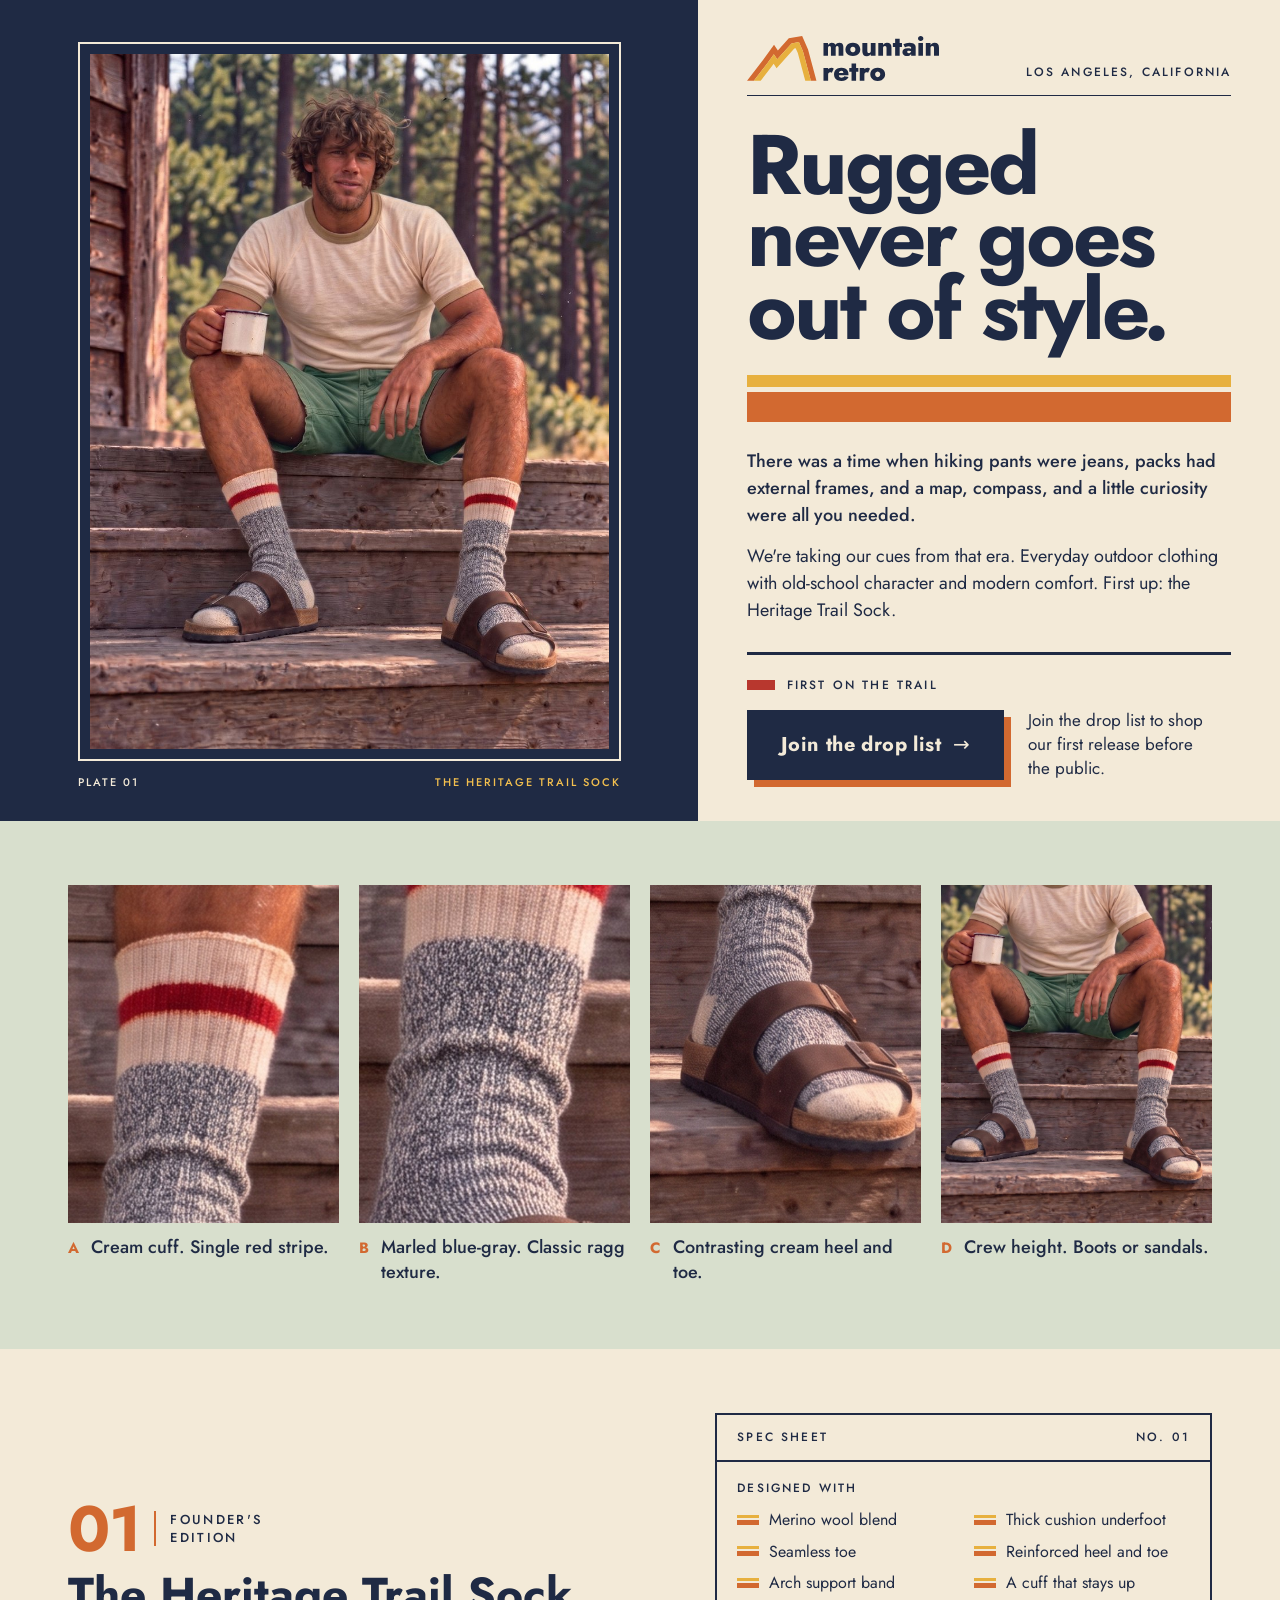
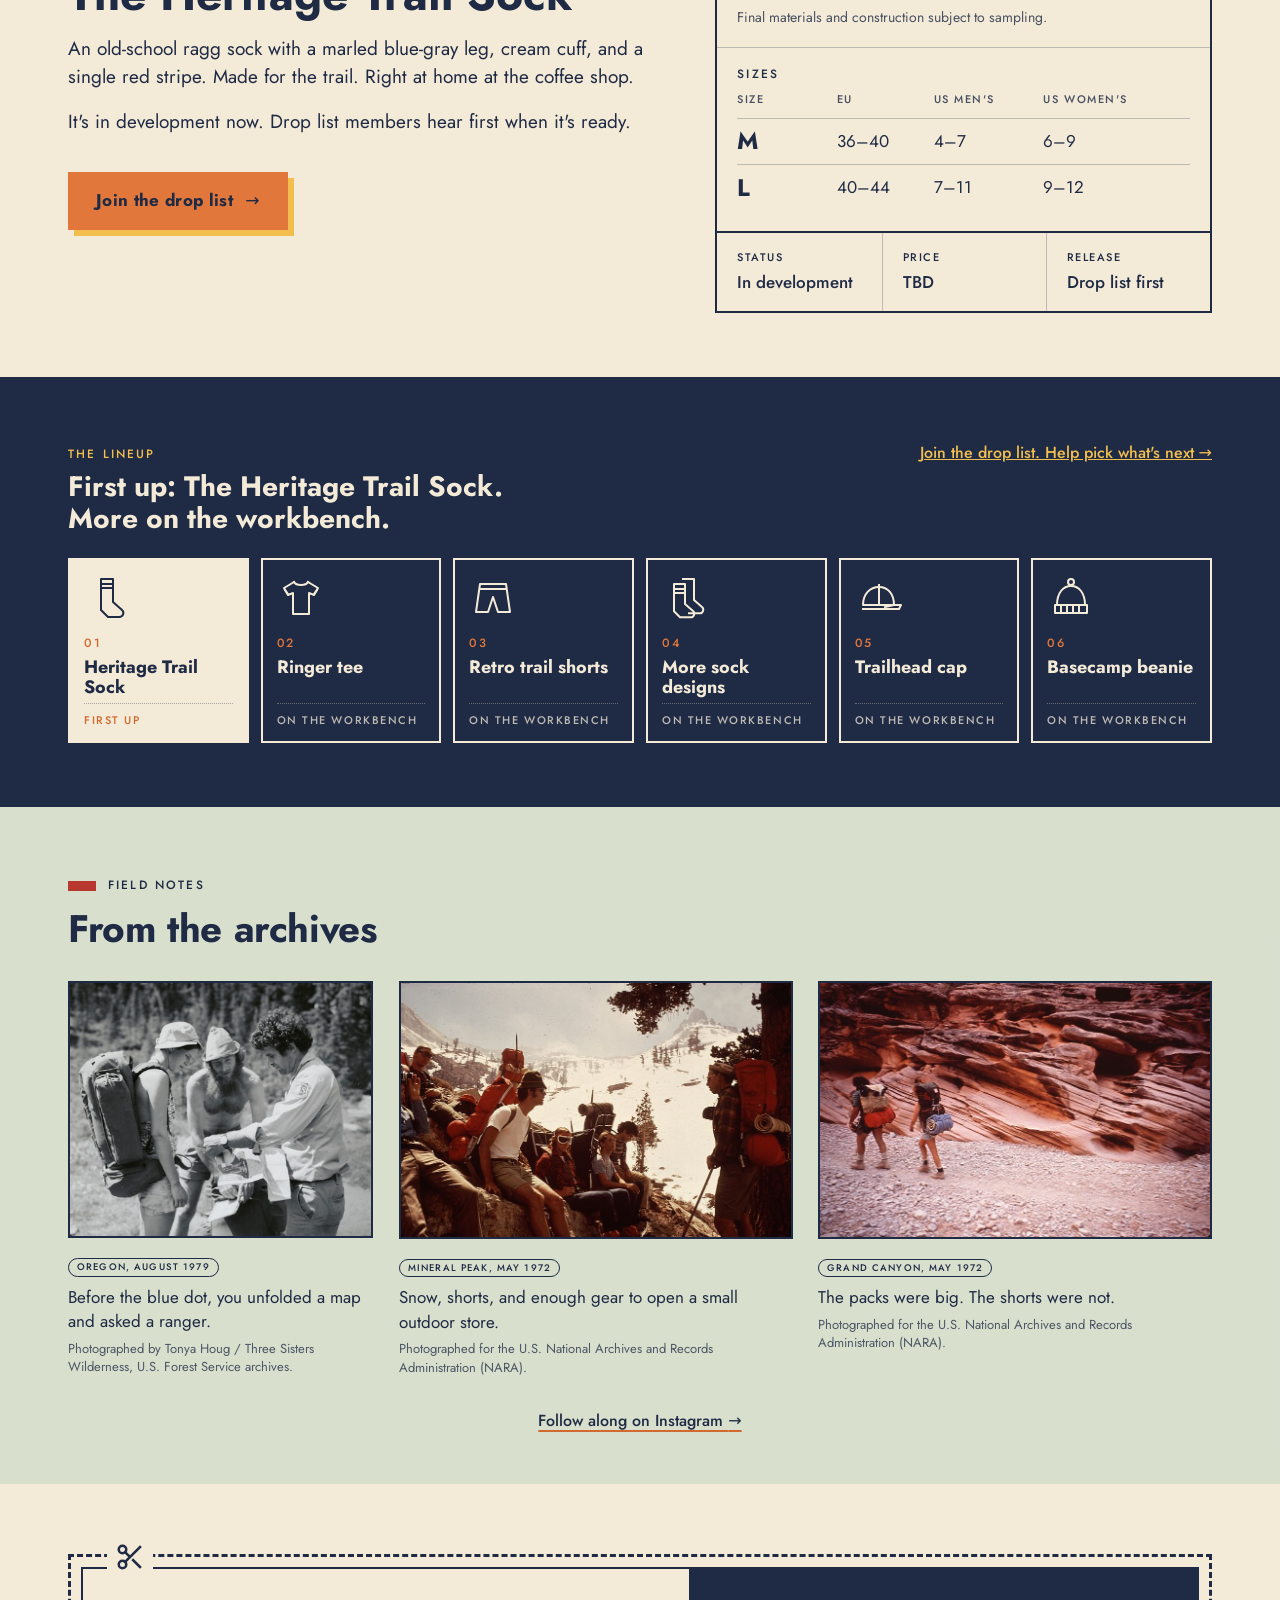
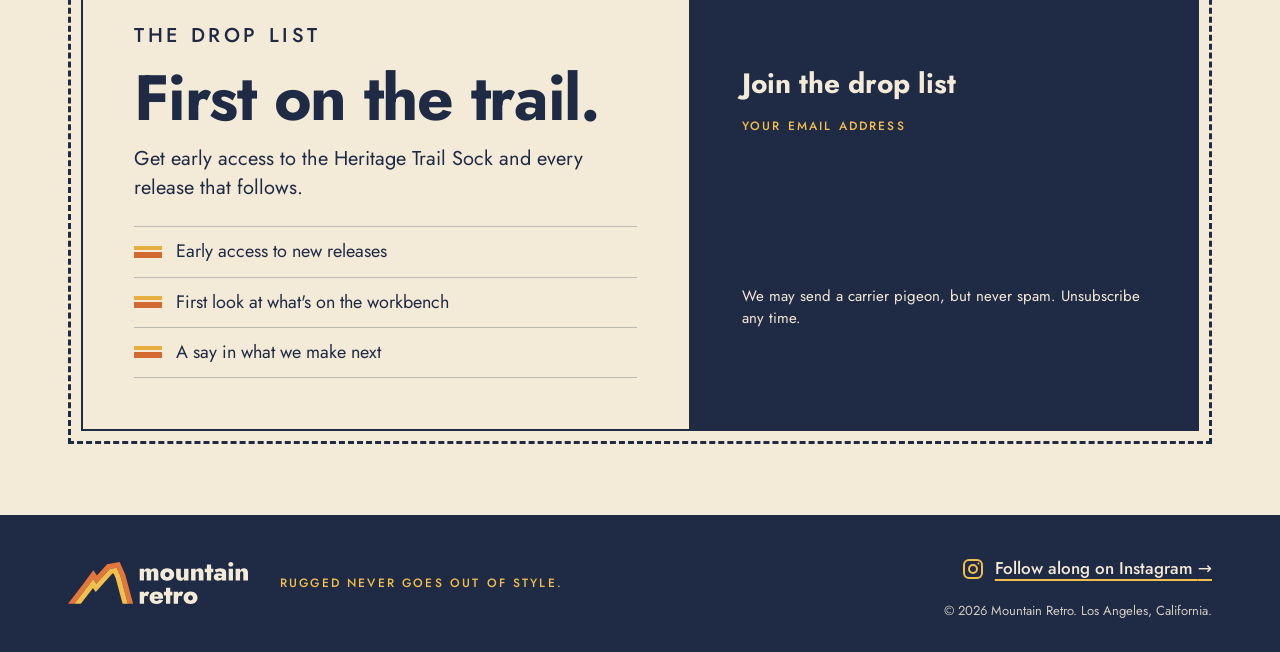
==== index.html @ 0d249ec8 "Raise the homepage sage wash to about 66% opacity Co-Authored-By: Claude Opus 5.5 <noreply@anthropic" ====
<!doctype html>
<html lang="en">
<head>
<meta charset="utf-8">
<meta name="viewport" content="width=device-width, initial-scale=1">
<title>Mountain Retro | Rugged never goes out of style.</title>
<meta name="description" content="Everyday outdoor clothing with old-school character and modern comfort. First up: the Heritage Trail Sock. Join the drop list to shop our first release before the public.">
<meta property="og:title" content="Mountain Retro | Rugged never goes out of style.">
<meta property="og:description" content="Everyday outdoor style from the days when adventure led the way. Join the drop list to be first in line for the Heritage Trail Sock.">
<meta property="og:image" content="https://mountainretro.com/assets/img/mountain-retro-porch-1400.jpg">
<meta name="theme-color" content="#1f2a44">
<link rel="icon" type="image/svg+xml" href="assets/img/favicon.svg">
<link rel="preload" href="assets/fonts/jost-latin-700-normal.woff2" as="font" type="font/woff2" crossorigin>
<link rel="stylesheet" href="assets/site.css?v=7">
<style>
/* ---------- Hero: the print ad ---------- */
.ad-band { position: relative; background: var(--cream); overflow-x: clip; }
.ad-band::before { content: ""; position: absolute; top: 0; bottom: 0; left: 0; width: calc((100% - min(100%, 1440px)) / 2 + min(100%, 1440px) * 6 / 11); background: var(--navy); }
.ad { position: relative; max-width: 1440px; margin: 0 auto; display: grid; grid-template-columns: minmax(0, 6fr) minmax(0, 5fr); min-height: 820px; }
.ad-main { margin: auto 0; padding: clamp(28px, 2.6vw, 36px) 0 4px; }
.ad-logo-mobile { display: none; }

.ad-photo { background: var(--navy); padding: clamp(24px, 2.8vw, 40px) clamp(24px, 2.8vw, 40px) 24px; display: flex; flex-direction: column; align-items: center; justify-content: center; container-type: size; }
/* the plate keeps the photo's own proportions, so his head and feet are never cropped */
.ad-photo .plate { width: min(100%, calc((100cqh - 42px - 24px) * 0.7467 + 24px)); }
.ad-photo .inner { border: 2px solid var(--cream); padding: 10px; }
.ad-photo img { width: 100%; height: auto; aspect-ratio: 1400 / 1875; }
.ad-photo figcaption { display: flex; justify-content: space-between; gap: 16px; flex-wrap: wrap; color: var(--cream); padding-top: 14px; }
.ad-photo figcaption .label { font-size: 11px; }
.ad-photo figcaption .g { color: var(--gold-on-navy); }

.ad-text { padding: clamp(28px, 2.8vw, 40px) clamp(32px, 3.8vw, 56px); display: flex; flex-direction: column; min-width: 0; }
.ad-text .top { display: flex; justify-content: space-between; align-items: end; gap: 16px; border-bottom: 1px solid var(--navy); padding-bottom: 14px; margin: 0; }
.ad-text .top img { width: clamp(170px, 15vw, 210px); }
.ad-text .top .label { text-align: right; }
.ad-text h1 { margin: 0; font-size: clamp(58px, 6.6vw, 96px); line-height: .86; font-weight: 700; letter-spacing: -.035em; }
.ad-stripes { margin: clamp(24px, 2.2vw, 32px) 0 clamp(22px, 2vw, 28px) 0; display: grid; grid-template-rows: 12px 5px 30px; }
.ad-stripes span:nth-child(1) { background: var(--gold); }
.ad-stripes span:nth-child(3) { background: var(--orange); }
.ad-body { font-size: clamp(18px, 1.3vw, 19px); line-height: 1.5; max-width: 34em; }
.ad-body p { margin: 0 0 14px; }
.ad-body p:last-child { margin-bottom: 0; }
.ad-body .lead { font-weight: 500; }

/* the call to action: big, first thing after the copy */
.ad-cta { margin-top: clamp(24px, 2.2vw, 30px); border-top: 3px solid var(--navy); padding-top: 22px; display: grid; grid-template-columns: auto 1fr; gap: 16px 24px; align-items: center; }
.ad-cta .label { grid-column: 1 / -1; display: flex; align-items: center; gap: 12px; margin: 0; }
.ad-cta .label::before { content: ""; width: 28px; height: 10px; background: var(--sock-red); flex: none; }
.btn-lg { min-height: 66px; padding: 18px 32px; font-size: 20px; box-shadow: 7px 7px 0 var(--orange); }
.btn-lg:hover { box-shadow: 4px 4px 0 var(--orange); transform: translate(3px, 3px); }
.ad-cta .fine { margin: 0; font-size: 17px; line-height: 1.4; max-width: 250px; }


/* catalog strip between sections */

/* ---------- Product + specs (navy) ---------- */
.navy { background: var(--navy); color: var(--cream); }
.product .wrap { padding-top: clamp(40px, 5vw, 68px); padding-bottom: clamp(40px, 5vw, 68px); }
.product-detail { background: var(--cream); color: var(--navy); }
.closeups { background: var(--sage-wash, #cad9c9a8); color: var(--navy); }
.features { list-style: none; margin: 0; padding: 0; display: grid; grid-template-columns: repeat(4, minmax(0, 1fr)); gap: clamp(12px, 1.6vw, 24px); }
.features figure { margin: 0; }
.features img { width: 100%; aspect-ratio: 4 / 5; object-fit: cover; }
.features figcaption { display: flex; gap: 10px; align-items: baseline; padding-top: 12px; font-size: 18px; line-height: 1.4; font-weight: 500; }
.features figcaption b { flex: none; color: var(--orange); font-size: 15px; letter-spacing: .1em; }
.features figcaption span { min-width: 0; overflow-wrap: break-word; }
.item { display: grid; grid-template-columns: minmax(0, 6fr) minmax(0, 5fr); gap: clamp(28px, 4vw, 64px); align-items: center; }
.item .num { display: flex; align-items: center; gap: 14px; margin: 0 0 10px; color: var(--orange); }
.item .num b { font-size: 64px; font-weight: 700; line-height: 1; letter-spacing: -.02em; }
.item .num .label { font-size: 13px; line-height: 1.35; color: var(--navy); border-left: 2px solid var(--orange); padding-left: 14px; }
.item h2 { margin: 0 0 18px; font-size: clamp(34px, 3.6vw, 48px); line-height: 1; font-weight: 700; }
.item p { margin: 0 0 16px; font-size: 19px; line-height: 1.5; max-width: 600px; }
.item p.label { font-size: 12px; line-height: 1.4; }
.built { list-style: none; margin: 0; padding: 0; display: grid; grid-template-columns: repeat(2, minmax(0, 1fr)); gap: 10px 20px; }
.built li { display: grid; grid-template-columns: 22px 1fr; gap: 10px; align-items: center; font-size: 16px; line-height: 1.35; }
.built .tick { width: 22px; height: 10px; display: grid; grid-template-rows: 3px 2px 5px; }
.built .tick i:nth-child(1) { background: var(--gold); }
.built .tick i:nth-child(3) { background: var(--orange); }
.item .btn-inv { margin-top: 20px; background: var(--orange-on-navy); color: var(--navy); border-color: var(--orange-on-navy); box-shadow: 6px 6px 0 var(--gold-on-navy); }
.item .btn-inv:hover { box-shadow: 4px 4px 0 var(--gold-on-navy); }

/* Spec sheet: one bordered card, no leader dots */
.sheet { border: 2px solid var(--navy); display: flex; flex-direction: column; }
.sheet-head { display: flex; justify-content: space-between; gap: 12px; padding: 14px 20px; border-bottom: 2px solid var(--navy); color: var(--navy); }
.sheet-block { padding: 18px 20px 20px; }
.sheet-block + .sheet-block { border-top: 1px solid rgba(31, 42, 68, .25); }
.sheet-block .label { margin: 0 0 12px; color: var(--navy); }
.sheet-block .sizes { margin-top: -4px; }
.item .sheet-note { margin: 14px 0 0; font-size: 14px; line-height: 1.4; opacity: .8; }
.sizes { width: 100%; border-collapse: collapse; font-size: 17px; }
.sizes th, .sizes td { text-align: left; padding: 10px 8px 10px 0; border-bottom: 1px solid rgba(31, 42, 68, .25); }
.sizes thead th { padding-top: 0; font-size: 11px; font-weight: 500; letter-spacing: .14em; text-transform: uppercase; opacity: .8; }
.sizes tbody th { font-size: 24px; font-weight: 700; line-height: 1; width: 22%; }
.sizes tbody tr:last-child > * { border-bottom: 0; }
.facts { margin: 0; display: grid; grid-template-columns: repeat(3, minmax(0, 1fr)); border-top: 2px solid var(--navy); }
.facts div { padding: 16px 20px 18px; }
.facts div + div { border-left: 1px solid rgba(31, 42, 68, .25); }
.facts dt { margin: 0 0 6px; font-size: 11px; font-weight: 500; letter-spacing: .14em; text-transform: uppercase; color: var(--navy); }
.facts dd { margin: 0; font-size: 17px; line-height: 1.3; font-weight: 500; }

.lineup { margin: 0; }
.lineup-head { display: flex; flex-wrap: wrap; align-items: baseline; justify-content: space-between; gap: 8px 24px; margin-bottom: 22px; }
.lineup-head .label { margin: 0 0 8px; color: var(--gold-on-navy); }
.lineup h3 { margin: 0; font-size: clamp(22px, 2.2vw, 30px); line-height: 1.15; font-weight: 700; max-width: 640px; }
.lineup-head a { font-size: 16px; font-weight: 500; color: var(--gold-on-navy); white-space: nowrap; }
.lineup-cards { list-style: none; margin: 0; padding: 0; display: grid; grid-template-columns: repeat(6, minmax(0, 1fr)); gap: 12px; }
.lineup-cards li { border: 2px solid var(--cream); padding: 14px 14px 12px; display: grid; grid-template-rows: auto auto 1fr auto; gap: 6px; }
.lineup-cards svg { width: 48px; height: 48px; margin-bottom: 6px; }
.lineup-cards .n { font-size: 12px; font-weight: 500; letter-spacing: .14em; color: var(--orange-on-navy); }
.lineup-cards .t { font-size: 18px; font-weight: 700; line-height: 1.1; }
.lineup-cards .s { font-size: 11px; font-weight: 500; letter-spacing: .14em; text-transform: uppercase; opacity: .75; padding-top: 8px; border-top: 1px dotted rgba(243, 234, 216, .45); }
.lineup-cards .first { background: var(--cream); color: var(--navy); }
.lineup-cards .first .n { color: var(--orange); }
.lineup-cards .first .s { opacity: 1; color: var(--orange); border-top-color: rgba(31, 42, 68, .35); }
@media (max-width: 1100px) { .lineup-cards { grid-template-columns: repeat(3, minmax(0, 1fr)); } }

/* ---------- Field notes (archival photo gallery) ---------- */
.field-notes { background: var(--sage-wash, #cad9c9a8); }
.field-notes .wrap { padding-top: clamp(44px, 5.5vw, 76px); padding-bottom: clamp(36px, 4vw, 56px); }
.fn-head { margin-bottom: clamp(22px, 2.4vw, 32px); }
.fn-head h2 { display: flex; align-items: center; gap: 12px; margin: 0 0 14px; }
.fn-head h2::before { content: ""; width: 28px; height: 10px; background: var(--sock-red); flex: none; }
.fn-head p { margin: 0; font-size: clamp(28px, 3vw, 40px); line-height: 1.1; font-weight: 700; letter-spacing: -.01em; }
.fn-grid { list-style: none; margin: 0; padding: 0; display: grid; grid-template-columns: 1.19fr 1.535fr 1.535fr; gap: clamp(16px, 2vw, 28px); align-items: start; }
.fn-grid figure { margin: 0; }
.fn-grid img { width: 100%; height: auto; border: 2px solid var(--navy); background: var(--navy); }
.fn-grid figcaption { padding-top: 14px; }
.fn-grid .pill { display: inline-block; margin: 0 0 8px; padding: 2px 8px 1px; border: 1px solid var(--navy); border-radius: 999px; font-size: 9.5px; font-weight: 500; letter-spacing: .12em; text-transform: uppercase; line-height: 1.4; }
.fn-grid .cap { margin: 0; font-size: 17px; line-height: 1.45; }
.fn-grid .src { margin: 6px 0 0; font-size: 13px; line-height: 1.4; opacity: .75; }
.fn-follow { margin: clamp(24px, 2.6vw, 32px) 0 0; font-size: 16px; text-align: center; }
.fn-follow a { font-weight: 500; text-decoration-color: var(--orange); text-decoration-thickness: 2px; text-underline-offset: 4px; }
.fn-follow a:hover { color: var(--orange); }
.fn-follow .sr-only { position: absolute; width: 1px; height: 1px; overflow: hidden; clip: rect(0 0 0 0); white-space: nowrap; }

/* ---------- Signup coupon ---------- */
.signup .wrap { padding-top: clamp(44px, 5.5vw, 76px); padding-bottom: clamp(44px, 5.5vw, 76px); }
.coupon { position: relative; border: 3px dashed var(--navy); padding: 10px; }
.coupon-inner { display: grid; grid-template-columns: minmax(0, 6fr) minmax(0, 5fr); background: var(--cream); border: 2px solid var(--navy); }
.coupon .pitch { padding: clamp(28px, 4vw, 56px); border-right: 2px solid var(--navy); }
.coupon .pitch .label { margin: 0 0 18px; }
.coupon h2 { margin: 0 0 16px; font-size: clamp(40px, 5vw, 68px); line-height: .95; font-weight: 700; letter-spacing: -.02em; }
.coupon .pitch > p { margin: 0 0 24px; font-size: 20px; line-height: 1.45; max-width: 470px; }
.perks { margin: 0; padding: 0; list-style: none; }
.perks li { display: grid; grid-template-columns: 28px 1fr; gap: 14px; align-items: center; padding: 12px 0; border-top: 1px solid rgba(31, 42, 68, .25); font-size: 18px; line-height: 1.4; }
.perks li:last-child { border-bottom: 1px solid rgba(31, 42, 68, .25); }
.perks .tick { width: 28px; height: 12px; display: grid; grid-template-rows: 4px 2px 6px; }
.perks .tick i:nth-child(1) { background: var(--gold); }
.perks .tick i:nth-child(3) { background: var(--orange); }
.coupon .form-side { background: var(--navy); color: var(--cream); padding: clamp(28px, 4vw, 56px); display: flex; flex-direction: column; justify-content: center; gap: 18px; }
.coupon .form-side h3 { margin: 0; font-size: 28px; line-height: 1.1; font-weight: 700; }
.coupon .form-side .small { font-size: 15px; margin: 0; }
.coupon .form-side { scroll-margin-top: 24px; }
.form-label { margin: 0 0 -6px; color: var(--gold-on-navy); }
.scissors { position: absolute; top: -15px; left: 36px; background: var(--cream); padding: 0 8px; line-height: 0; }

/* Kit embed: restyle the injected form to match the brand (Kit inline forms use these classes) */
#kit-form { min-height: 120px; }
#kit-form .formkit-form { max-width: none !important; background: transparent !important; border: 0 !important; box-shadow: none !important; font-family: var(--font-sans) !important; }
#kit-form .formkit-form [data-style="clean"], #kit-form .formkit-form [data-style="minimal"] { padding: 0 !important; }
#kit-form .formkit-form .formkit-header, #kit-form .formkit-form .formkit-subheader, #kit-form .formkit-form .formkit-image, #kit-form .formkit-form .formkit-background { display: none !important; }
#kit-form .formkit-fields { margin: 0 !important; display: flex !important; flex-direction: column !important; gap: 12px !important; }
#kit-form .formkit-field, #kit-form .formkit-submit { margin: 0 !important; flex: none !important; width: 100% !important; }
#kit-form .formkit-input {
  width: 100% !important; min-height: 54px !important;
  background: var(--cream) !important; color: var(--navy) !important;
  border: 2px solid var(--cream) !important; border-radius: 0 !important;
  font-family: var(--font-sans) !important; font-size: 17px !important; padding: 12px 16px !important;
}
#kit-form .formkit-input::placeholder { color: rgba(31, 42, 68, .72) !important; }
#kit-form .formkit-input:focus { outline: 3px solid var(--gold-on-navy) !important; outline-offset: 2px !important; }
#kit-form .formkit-submit {
  min-height: 54px !important; border-radius: 0 !important;
  background: var(--orange-on-navy) !important; color: var(--navy) !important;
  font-family: var(--font-sans) !important; font-weight: 700 !important; font-size: 18px !important; letter-spacing: .02em !important;
  box-shadow: 6px 6px 0 var(--gold-on-navy) !important;
}
#kit-form .formkit-submit { border: 0 !important; }
#kit-form .formkit-submit > span { padding: 14px 20px !important; }
#kit-form .formkit-submit:hover > span { background: transparent !important; }
#kit-form .formkit-powered-by-convertkit-container { margin: 16px 0 0 !important; justify-content: flex-start !important; zoom: .75 !important; }
#kit-form .formkit-powered-by-convertkit { color: var(--cream) !important; opacity: .7 !important; font-family: var(--font-sans) !important; font-size: 11px !important; font-weight: 400 !important; letter-spacing: .08em !important; padding: 0 !important; margin: 0 !important; background-color: transparent !important; text-decoration: none !important; transform: none !important; }
#kit-form .formkit-powered-by-convertkit:hover, #kit-form .formkit-powered-by-convertkit:focus-visible { opacity: 1 !important; }
#kit-form .formkit-alert-success { background: var(--cream) !important; color: var(--navy) !important; border: 0 !important; font-size: 17px !important; font-weight: 500 !important; padding: 14px 16px !important; }
#kit-form .formkit-alert-error { background: var(--cream) !important; color: var(--sock-red) !important; border: 0 !important; font-size: 15px !important; }
#kit-form .formkit-alert:empty { display: none !important; }
#kit-form .formkit-alert { border-radius: 0 !important; font-family: var(--font-sans) !important; }
#kit-form .formkit-guarantee { color: var(--cream) !important; font-size: 13px !important; }
.kit-fallback { display: none; font-size: 15px; }
.kit-fallback.show { display: block; }
.kit-fallback a { color: var(--gold-on-navy); font-weight: 700; }

/* ---------- Responsive ---------- */
@media (min-width: 901px) and (max-height: 860px) {
  .ad-text h1 { font-size: clamp(54px, 5.6vw, 80px); }
  .ad-main { padding-top: 18px; }
  .ad-stripes { margin-top: 20px; margin-bottom: 18px; }
  .ad-body p { margin-bottom: 10px; }
  .ad-cta { margin-top: 20px; padding-top: 16px; gap: 12px 24px; }
}
@media (max-width: 1100px) {
  .ad-body { grid-template-columns: 1fr; gap: 14px; }
  .ad-cta { grid-template-columns: 1fr; }
  .ad-cta .fine { max-width: none; }
}
@media (max-width: 900px) {
  .fn-grid { grid-template-columns: 1fr; gap: 32px; }
  .ad { grid-template-columns: 1fr; min-height: 0; }
  .ad-band::before { display: none; }
  .ad-photo { container-type: normal; }
  .ad-photo .plate { width: 100%; }
  .ad-logo-mobile { display: flex; justify-content: space-between; align-items: center; gap: 16px; padding: 18px var(--gutter); border-bottom: 2px solid var(--navy); }
  .ad-logo-mobile img { width: 140px; }
  .ad-logo-mobile .btn { width: auto; padding: 10px 14px; font-size: 14px; }
  .ad-photo { padding: 16px 16px 14px; }
  .ad-photo img { aspect-ratio: 4 / 5; object-fit: cover; object-position: 50% 50%; }
  .ad-main { padding: 0; }
  .ad-text { padding: 32px var(--gutter) 48px; }
  .ad-stripes { margin-left: calc(-1 * var(--gutter)); margin-right: calc(-1 * var(--gutter)); }
  .ad-text .top { display: none; }
  .ad-text h1 { margin-top: 0; }
  .item { grid-template-columns: 1fr; }
  .features { grid-template-columns: repeat(2, minmax(0, 1fr)); row-gap: 22px; }
  .features figcaption { gap: 8px; font-size: 17px; line-height: 1.35; }
  .coupon-inner { grid-template-columns: 1fr; }
  .coupon .pitch { border-right: 0; border-bottom: 2px solid var(--navy); }
}
@media (max-width: 560px) {
  /* Hero text on phones: clearer hierarchy, more air, no repeated CTA line */
  .ad-body { font-size: 17px; line-height: 1.6; }
  .ad-body .lead { font-size: 20px; line-height: 1.45; }
  .ad-body p { margin-bottom: 20px; }
  .ad-cta { grid-template-columns: 1fr; margin-top: 36px; padding-top: 24px; gap: 18px; }
  .ad-cta .fine { display: none; }
  .btn { width: 100%; }
  .coupon { padding: 6px; }
  .built { grid-template-columns: 1fr; }
  .sheet-head, .sheet-block { padding-left: 16px; padding-right: 16px; }
  .facts { grid-template-columns: 1fr; }
  .facts div { padding: 12px 16px; display: flex; justify-content: space-between; gap: 16px; align-items: baseline; }
  .facts div + div { border-left: 0; border-top: 1px solid rgba(31, 42, 68, .25); }
  .facts dt { margin: 0; }
  .facts dd { text-align: right; }
  .lineup-cards { grid-template-columns: repeat(2, minmax(0, 1fr)); }
  .sizes { font-size: 16px; }
  .sizes td { white-space: nowrap; padding-right: 12px; }
  .sizes thead th { letter-spacing: .08em; padding-right: 6px; vertical-align: bottom; }
  .sizes tbody th { font-size: 20px; width: auto; padding-right: 12px; }
}
</style>
</head>
<body>
<a class="skip" href="#join">Skip to the drop list signup</a>

<main>
  <div class="ad-logo-mobile">
    <img src="assets/img/mountain-retro-lockup-light-transparent.svg" alt="Mountain Retro" width="168" height="39">
    <a class="btn btn-sm" href="#join">Join the drop list</a>
  </div>

  <div class="ad-band">
  <section class="ad" aria-labelledby="hero-title">
    <figure class="ad-photo">
      <div class="plate">
      <div class="inner">
        <img src="assets/img/mountain-retro-porch-1400.jpg"
             srcset="assets/img/mountain-retro-porch-900.jpg 900w, assets/img/mountain-retro-porch-1400.jpg 1400w"
             sizes="(max-width: 900px) 100vw, 55vw"
             width="1400" height="1875"
             alt="A man with curly hair sits on weathered cabin steps among pines, holding an enamel camp mug. He wears a cream ringer tee, green shorts, and tall blue-gray socks with a red stripe under brown sandals.">
      </div>
      <figcaption>
        <span class="label">Plate 01</span>
        <span class="label g">The Heritage Trail Sock</span>
      </figcaption>
      </div>
    </figure>

    <div class="ad-text">
      <div class="top">
        <img src="assets/img/mountain-retro-lockup-light-transparent.svg" alt="Mountain Retro" width="200" height="47">
        <span class="label">Los Angeles, California</span>
      </div>
      <div class="ad-main">
      <h1 id="hero-title">Rugged never goes out of style.</h1>
      <div class="ad-stripes" aria-hidden="true"><span></span><span></span><span></span></div>
      <div class="ad-body">
        <p class="lead">There was a time when hiking pants were jeans, packs had external frames, and a map, compass, and a little curiosity were all you needed.</p>
        <p>We're taking our cues from that era. Everyday outdoor clothing with old-school character and modern comfort. First up: the Heritage Trail Sock.</p>
      </div>
      <div class="ad-cta">
        <p class="label">First on the Trail</p>
        <a class="btn btn-lg" href="#join">Join the drop list <span class="arrow" aria-hidden="true">&rarr;</span></a>
        <p class="fine">Join the drop list to shop our first release before the public.</p>
      </div>
      </div>
    </div>
  </section>
  </div>

  <section class="product closeups" aria-label="Heritage Trail Sock close-ups">
    <div class="wrap">
      <ul class="features">
        <li><figure><img src="assets/img/feature-cuff.jpg" width="600" height="750" loading="lazy" alt="Close-up of a cream ribbed sock cuff with one red stripe."><figcaption><b>A</b> <span>Cream cuff. Single red stripe.</span></figcaption></figure></li>
        <li><figure><img src="assets/img/feature-leg.jpg" width="480" height="600" loading="lazy" alt="Close-up of a marled blue-gray sock leg with a chunky rib."><figcaption><b>B</b> <span>Marled blue-gray. Classic ragg texture.</span></figcaption></figure></li>
        <li><figure><img src="assets/img/feature-heel.jpg" width="800" height="1000" loading="lazy" alt="Close-up of a cream sock toe in a brown two-strap sandal on a wooden step."><figcaption><b>C</b> <span>Contrasting cream heel and toe.</span></figcaption></figure></li>
        <li><figure><img src="assets/img/feature-worn.jpg" width="800" height="1000" loading="lazy" alt="A man on cabin steps in a ringer tee and green shorts, wearing the striped socks with sandals."><figcaption><b>D</b> <span>Crew height. Boots or sandals.</span></figcaption></figure></li>
      </ul>
    </div>
  </section>

  <section class="product product-detail" aria-labelledby="item-title">
    <div class="wrap">
      <article class="item">
        <div>
          <p class="num"><b aria-hidden="true">01</b><span class="label">Founder's<br>edition</span></p>
          <h2 id="item-title">The Heritage Trail Sock</h2>
          <p>An old-school ragg sock with a marled blue-gray leg, cream cuff, and a single red stripe. Made for the trail. Right at home at the coffee shop.</p>
          <p>It's in development now. Drop list members hear first when it's ready.</p>
          <a class="btn btn-inv" href="#join">Join the drop list <span class="arrow" aria-hidden="true">&rarr;</span></a>
        </div>
        <aside class="sheet" aria-label="Heritage Trail Sock details">
          <div class="sheet-head"><span class="label">Spec sheet</span><span class="label">No. 01</span></div>
          <div class="sheet-block">
            <p class="label">Designed with</p>
            <ul class="built">
              <li><span class="tick" aria-hidden="true"><i></i><i></i><i></i></span><span>Merino wool blend</span></li>
              <li><span class="tick" aria-hidden="true"><i></i><i></i><i></i></span><span>Thick cushion underfoot</span></li>
              <li><span class="tick" aria-hidden="true"><i></i><i></i><i></i></span><span>Seamless toe</span></li>
              <li><span class="tick" aria-hidden="true"><i></i><i></i><i></i></span><span>Reinforced heel and toe</span></li>
              <li><span class="tick" aria-hidden="true"><i></i><i></i><i></i></span><span>Arch support band</span></li>
              <li><span class="tick" aria-hidden="true"><i></i><i></i><i></i></span><span>A cuff that stays up</span></li>
            </ul>
            <p class="sheet-note">Final materials and construction subject to sampling.</p>
          </div>
          <div class="sheet-block">
            <p class="label">Sizes</p>
            <table class="sizes">
              <thead><tr><th scope="col">Size</th><th scope="col">EU</th><th scope="col">US men's</th><th scope="col">US women's</th></tr></thead>
              <tbody>
                <tr><th scope="row">M</th><td>36&ndash;40</td><td>4&ndash;7</td><td>6&ndash;9</td></tr>
                <tr><th scope="row">L</th><td>40&ndash;44</td><td>7&ndash;11</td><td>9&ndash;12</td></tr>
              </tbody>
            </table>
          </div>
          <dl class="facts">
            <div><dt>Status</dt><dd>In development</dd></div>
            <div><dt>Price</dt><dd>TBD</dd></div>
            <div><dt>Release</dt><dd>Drop list first</dd></div>
          </dl>
        </aside>
      </article>
    </div>
  </section>

  <section class="navy product product-lineup">
    <div class="wrap">
      <section class="lineup" aria-labelledby="lineup-title">
        <div class="lineup-head">
          <div>
            <p class="label">The lineup</p>
            <h3 id="lineup-title">First up: The Heritage Trail Sock.<br>More on the workbench.</h3>
          </div>
          <a href="#join">Join the drop list. Help pick what's next &rarr;</a>
        </div>
        <ol class="lineup-cards">
          <li class="first"><svg viewBox="0 0 48 48" fill="none" stroke="currentColor" stroke-width="2" stroke-linecap="square" stroke-linejoin="round" aria-hidden="true"><path d="M17 5h12v23l9 8a4 4 0 0 1-2.8 7H24L17 36Z"/><path d="M17 10h12M17 14h12"/></svg><span class="n">01</span><span class="t">Heritage Trail Sock</span><span class="s">First up</span></li>
          <li><svg viewBox="0 0 48 48" fill="none" stroke="currentColor" stroke-width="2" stroke-linecap="square" stroke-linejoin="round" aria-hidden="true"><path d="M17 8 7 14l4 7 5-2v21h16V19l5 2 4-7-10-6"/><path d="M17 8c2 4 12 4 14 0"/><path d="M8 16l3 4M40 16l-3 4"/></svg><span class="n">02</span><span class="t">Ringer tee</span><span class="s">On the workbench</span></li>
          <li><svg viewBox="0 0 48 48" fill="none" stroke="currentColor" stroke-width="2" stroke-linecap="square" stroke-linejoin="round" aria-hidden="true"><path d="M11 10h26l4 28H29l-5-15-5 15H7Z"/><path d="M11 15h26"/></svg><span class="n">03</span><span class="t">Retro trail shorts</span><span class="s">On the workbench</span></li>
          <li><svg viewBox="0 0 48 48" fill="none" stroke="currentColor" stroke-width="2" stroke-linecap="square" stroke-linejoin="round" aria-hidden="true"><path d="M21 5h11v21l8 7a3.6 3.6 0 0 1-2.5 6.3H27"/><path d="M12 10h11v20l8 7a3.6 3.6 0 0 1-2.5 6.3H18l-6-6Z"/><path d="M12 15h11M12 19h11"/></svg><span class="n">04</span><span class="t">More sock designs</span><span class="s">On the workbench</span></li>
          <li><svg viewBox="0 0 48 48" fill="none" stroke="currentColor" stroke-width="2" stroke-linecap="square" stroke-linejoin="round" aria-hidden="true"><path d="M8 31c0-11 7-18 16-18s15 7 15 18Z"/><path d="M39 31h7l-2 4H8"/><path d="M24 13v-2M24 13v18"/><path d="M30 33l9-2"/></svg><span class="n">05</span><span class="t">Trailhead cap</span><span class="s">On the workbench</span></li>
          <li><svg viewBox="0 0 48 48" fill="none" stroke="currentColor" stroke-width="2" stroke-linecap="square" stroke-linejoin="round" aria-hidden="true"><path d="M10 31c0-12 6-19 14-19s14 7 14 19"/><path d="M8 31h32v8H8Z"/><path d="M14 31v8M20 31v8M26 31v8M32 31v8"/><circle cx="24" cy="8" r="3"/></svg><span class="n">06</span><span class="t">Basecamp beanie</span><span class="s">On the workbench</span></li>
        </ol>
      </section>
    </div>
  </section>

  <section class="field-notes" aria-labelledby="fn-title">
    <div class="wrap">
      <div class="fn-head">
        <h2 class="label" id="fn-title">Field notes</h2>
        <p>From the archives</p>
      </div>
      <ul class="fn-grid">
        <li><figure>
          <img src="assets/img/field-notes-oregon-1979-800.jpg" srcset="assets/img/field-notes-oregon-1979-800.jpg 800w, assets/img/field-notes-oregon-1979-1400.jpg 1400w" sizes="(max-width: 900px) 100vw, 28vw" width="800" height="673" loading="lazy" decoding="async" alt="A Forest Service wilderness guard shows a map to two backpackers in a mountain meadow.">
          <figcaption><p class="pill">Oregon, August 1979</p><p class="cap">Before the blue dot, you unfolded a map and asked a ranger.</p><p class="src">Photographed by Tonya Houg / Three Sisters Wilderness, U.S. Forest Service archives.</p></figcaption>
        </figure></li>
        <li><figure>
          <img src="assets/img/field-notes-mineral-peak-1972-800.jpg" srcset="assets/img/field-notes-mineral-peak-1972-800.jpg 800w, assets/img/field-notes-mineral-peak-1972-1400.jpg 1400w" sizes="(max-width: 900px) 100vw, 36vw" width="800" height="521" loading="lazy" decoding="async" alt="A group of backpackers with external-frame packs resting on rocks above a snowy mountain valley.">
          <figcaption><p class="pill">Mineral Peak, May 1972</p><p class="cap">Snow, shorts, and enough gear to open a small outdoor store.</p><p class="src">Photographed for the U.S. National Archives and Records Administration (NARA).</p></figcaption>
        </figure></li>
        <li><figure>
          <img src="assets/img/field-notes-grand-canyon-1972-800.jpg" srcset="assets/img/field-notes-grand-canyon-1972-800.jpg 800w, assets/img/field-notes-grand-canyon-1972-1400.jpg 1400w" sizes="(max-width: 900px) 100vw, 36vw" width="800" height="521" loading="lazy" decoding="async" alt="Two backpackers with external-frame packs walking along a gravel wash past layered red sandstone walls.">
          <figcaption><p class="pill">Grand Canyon, May 1972</p><p class="cap">The packs were big. The shorts were not.</p><p class="src">Photographed for the U.S. National Archives and Records Administration (NARA).</p></figcaption>
        </figure></li>
      </ul>
      <p class="fn-follow"><a href="https://www.instagram.com/mountainretroco/" target="_blank" rel="noopener">Follow along on Instagram <span aria-hidden="true">&rarr;</span><span class="sr-only"> (opens in a new tab)</span></a></p>
    </div>
  </section>

  <section class="signup" id="signup" aria-labelledby="signup-title">
    <div class="wrap">
      <div class="coupon">
        <span class="scissors" aria-hidden="true">
          <svg width="30" height="30" viewBox="0 0 24 24" fill="none" stroke="#1f2a44" stroke-width="2" stroke-linecap="square"><circle cx="6" cy="6" r="3"/><circle cx="6" cy="18" r="3"/><path d="M20 4 8.1 15.9M14.5 14.5 20 20M8.1 8.1 12 12"/></svg>
        </span>
        <div class="coupon-inner">
          <div class="pitch">
            <p class="label">The drop list</p>
            <h2 id="signup-title">First on the trail.</h2>
            <p>Get early access to the Heritage Trail Sock and every release that follows.</p>
            <ul class="perks">
              <li><span class="tick" aria-hidden="true"><i></i><i></i><i></i></span><span>Early access to new releases</span></li>
              <li><span class="tick" aria-hidden="true"><i></i><i></i><i></i></span><span>First look at what's on the workbench</span></li>
              <li><span class="tick" aria-hidden="true"><i></i><i></i><i></i></span><span>A say in what we make next</span></li>
            </ul>
          </div>
          <div class="form-side" id="join">
            <h3>Join the drop list</h3>
            <p class="label form-label" id="email-hint">Your email address</p>
            <div id="kit-form">
              <script async data-uid="367724b386" src="https://mountainretro.kit.com/367724b386/index.js"></script>
            </div>
            <p class="kit-fallback" id="kit-fallback">The signup form didn't load. <a href="https://mountainretro.kit.com/367724b386">Join the drop list here</a>.</p>
            <p class="small">We may send a carrier pigeon, but never spam. Unsubscribe any time.</p>
          </div>
        </div>
      </div>
    </div>
  </section>
</main>

<footer class="foot">
  <div class="wrap">
    <img src="assets/img/mountain-retro-lockup-dark-transparent.svg" alt="Mountain Retro" width="180" height="42" loading="lazy">
    <span class="label tag">Rugged never goes out of style.</span>
    <div class="foot-end">
      <a class="social" href="https://www.instagram.com/mountainretroco/" target="_blank" rel="noopener" aria-label="Follow along on Instagram (opens in a new tab)">
        <svg viewBox="0 0 24 24" width="22" height="22" fill="none" stroke="currentColor" stroke-width="2" aria-hidden="true"><rect x="3" y="3" width="18" height="18" rx="5"/><circle cx="12" cy="12" r="4"/><circle cx="17.5" cy="6.5" r="1" fill="currentColor" stroke="none"/></svg>
        <span>Follow along on Instagram <span aria-hidden="true">&rarr;</span></span>
      </a>
      <small>&copy; <span id="yr">2026</span> Mountain Retro. Los Angeles, California.</small>
    </div>
  </div>
</footer>

<script>
  document.getElementById('yr').textContent = new Date().getFullYear();

  // Once Kit's form renders: use the light badge variant (still visible, as Kit requires on the free plan),
  // and match the button wording used everywhere else on the page.
  (function () {
    var box = document.getElementById('kit-form');
    function tidy() {
      var badge = box.querySelector('.formkit-powered-by-convertkit');
      if (badge) badge.setAttribute('data-variant', 'light');
      var btn = box.querySelector('.formkit-submit span');
      if (btn && btn.textContent.trim() === 'Subscribe') btn.textContent = 'Join the drop list';
      var input = box.querySelector('input[type=email]');
      if (input) input.setAttribute('aria-describedby', 'email-hint');
      return !!badge || !!btn;
    }
    if (!tidy()) new MutationObserver(function (m, obs) { if (tidy()) obs.disconnect(); }).observe(box, { childList: true, subtree: true });
    // Remember the signup email so the thank-you poll can fill it in.
    box.addEventListener('submit', function () {
      var input = box.querySelector('input[type=email]');
      if (input && input.value) { try { localStorage.setItem('mr_email', input.value.trim()); } catch (e) {} }
    }, true);
  })();

  // "Join the drop list" links: scroll to the form, then put the cursor in the email field.
  document.querySelectorAll('a[href="#join"]').forEach(function (a) {
    a.addEventListener('click', function () {
      setTimeout(function () {
        var input = document.querySelector('#kit-form input[type=email]');
        if (input && window.matchMedia('(pointer: fine)').matches) input.focus({ preventScroll: true });
      }, 600);
    });
  });
  // If the Kit form hasn't rendered after a few seconds (blocked script, offline), show a real link to Kit's hosted form.
  setTimeout(function () {
    var box = document.getElementById('kit-form');
    if (!box.querySelector('form, .formkit-form')) document.getElementById('kit-fallback').classList.add('show');
  }, 6000);
</script>
</body>
</html>
---- assets/site.css ----
/* Mountain Retro: shared styles for the landing page and /thank-you
   Colors and type come from the Mountain Retro design system (tokens.json). */

@font-face { font-family: "Jost"; font-style: normal; font-weight: 400; font-display: swap; src: url("fonts/jost-latin-400-normal.woff2") format("woff2"); }
@font-face { font-family: "Jost"; font-style: italic; font-weight: 400; font-display: swap; src: url("fonts/jost-latin-400-italic.woff2") format("woff2"); }
@font-face { font-family: "Jost"; font-style: normal; font-weight: 500; font-display: swap; src: url("fonts/jost-latin-500-normal.woff2") format("woff2"); }
@font-face { font-family: "Jost"; font-style: normal; font-weight: 700; font-display: swap; src: url("fonts/jost-latin-700-normal.woff2") format("woff2"); }
@font-face { font-family: "Jost"; font-style: normal; font-weight: 800; font-display: swap; src: url("fonts/jost-latin-800-normal.woff2") format("woff2"); }

:root {
  --navy: #1f2a44;
  --cream: #f3ead8;
  --orange: #d26930;        /* on cream */
  --gold: #e7b03e;          /* on cream: never text */
  --orange-on-navy: #e2773b;
  --gold-on-navy: #f2bf4e;
  --sock-red: #b8372e;      /* accent only */
  --trail-green: #5f8a5a;   /* accent only */
  --sage: #cad9c9;          /* light secondary background */
  --sage-wash: #cad9c9a8;   /* sage at ~66% over cream, for homepage sections */
  --font-sans: "Jost", "Futura", "Century Gothic", system-ui, sans-serif;
  --wrap: 1240px;
  --gutter: clamp(16px, 4vw, 48px);
}

*, *::before, *::after { box-sizing: border-box; }
html { -webkit-text-size-adjust: 100%; scroll-behavior: smooth; }
@media (prefers-reduced-motion: reduce) { html { scroll-behavior: auto; } }
body {
  margin: 0;
  background: var(--cream);
  color: var(--navy);
  font-family: var(--font-sans);
  font-size: 17px;
  line-height: 1.5;
  -webkit-font-smoothing: antialiased;
}
img { display: block; max-width: 100%; height: auto; }
figure { margin: 0; }
p { text-wrap: pretty; }
h1, h2, h3 { text-wrap: balance; }
a { color: inherit; }
:focus-visible { outline: 3px solid var(--orange); outline-offset: 3px; }

.wrap { max-width: var(--wrap); margin: 0 auto; padding: 0 var(--gutter); }

.label {
  font-size: 12px;
  font-weight: 500;
  letter-spacing: .18em;
  text-transform: uppercase;
  line-height: 1.4;
}

.skip { position: absolute; left: -9999px; top: 0; }
.skip:focus { left: 16px; top: 16px; z-index: 10; background: var(--navy); color: var(--cream); padding: 10px 14px; }

/* ---------- Top strip + masthead ---------- */
.strip { background: var(--navy); color: var(--cream); }
.strip .wrap { display: flex; justify-content: space-between; gap: 16px; padding-top: 9px; padding-bottom: 9px; }
.strip .label { font-size: 11px; }
.strip .gold { color: var(--gold-on-navy); }

.masthead { border-bottom: 2px solid var(--navy); }
.masthead .wrap { display: flex; align-items: center; justify-content: space-between; gap: 24px; padding-top: 22px; padding-bottom: 22px; }
.masthead .logo img { width: clamp(170px, 20vw, 236px); }
.masthead-meta { display: flex; align-items: center; gap: 28px; }
.masthead-meta .label { text-align: right; }

/* ---------- Buttons ---------- */
.btn {
  display: inline-flex; align-items: center; justify-content: center; gap: 12px;
  min-height: 52px;
  padding: 14px 26px;
  background: var(--navy);
  color: var(--cream);
  font-family: var(--font-sans);
  font-size: 17px; font-weight: 700; letter-spacing: .02em;
  text-decoration: none;
  border: 2px solid var(--navy);
  border-radius: 0;
  box-shadow: 6px 6px 0 var(--orange);
  cursor: pointer;
  transition: transform .12s ease, box-shadow .12s ease;
}
.btn:hover { transform: translate(2px, 2px); box-shadow: 4px 4px 0 var(--orange); }
.btn:active { transform: translate(6px, 6px); box-shadow: 0 0 0 var(--orange); }
.btn-sm { min-height: 44px; padding: 10px 16px; font-size: 15px; box-shadow: 4px 4px 0 var(--orange); }
.btn-sm:hover { box-shadow: 2px 2px 0 var(--orange); }
.btn .arrow { font-weight: 400; }

/* ---------- The stripe (from the mark and the sock cuff) ---------- */
.stripe { display: grid; grid-template-rows: 14px 6px 34px; }
.stripe span:nth-child(1) { background: var(--gold); }
.stripe span:nth-child(2) { background: transparent; }
.stripe span:nth-child(3) { background: var(--orange); }

/* ---------- Footer ---------- */
.foot { background: var(--navy); color: var(--cream); }
.foot .wrap { display: grid; grid-template-columns: auto 1fr auto; align-items: center; gap: 32px; padding-top: 32px; padding-bottom: 32px; }
.foot img { width: 180px; }
.foot .tag { color: var(--gold-on-navy); }
.foot small { font-size: 13px; opacity: .85; text-align: right; }
.foot-end { display: flex; flex-direction: column; align-items: flex-end; gap: 10px; }
.foot .social { display: inline-flex; align-items: center; gap: 10px; min-height: 44px; font-size: 17px; font-weight: 500; text-decoration: none; color: var(--cream); }
.foot .social > span { text-decoration: underline; text-decoration-color: var(--gold-on-navy); text-decoration-thickness: 2px; text-underline-offset: 5px; }
.foot .social:hover > span { color: var(--gold-on-navy); }
.foot .social:focus-visible { outline: 3px solid var(--gold-on-navy); outline-offset: 4px; }
.foot .social svg { width: 24px; height: 24px; flex: none; }
.foot .social svg { color: var(--gold-on-navy); }
@media (max-width: 720px) {
  .foot .wrap { grid-template-columns: 1fr; gap: 18px; }
  .foot small { text-align: left; }
  .foot-end { align-items: flex-start; }
}
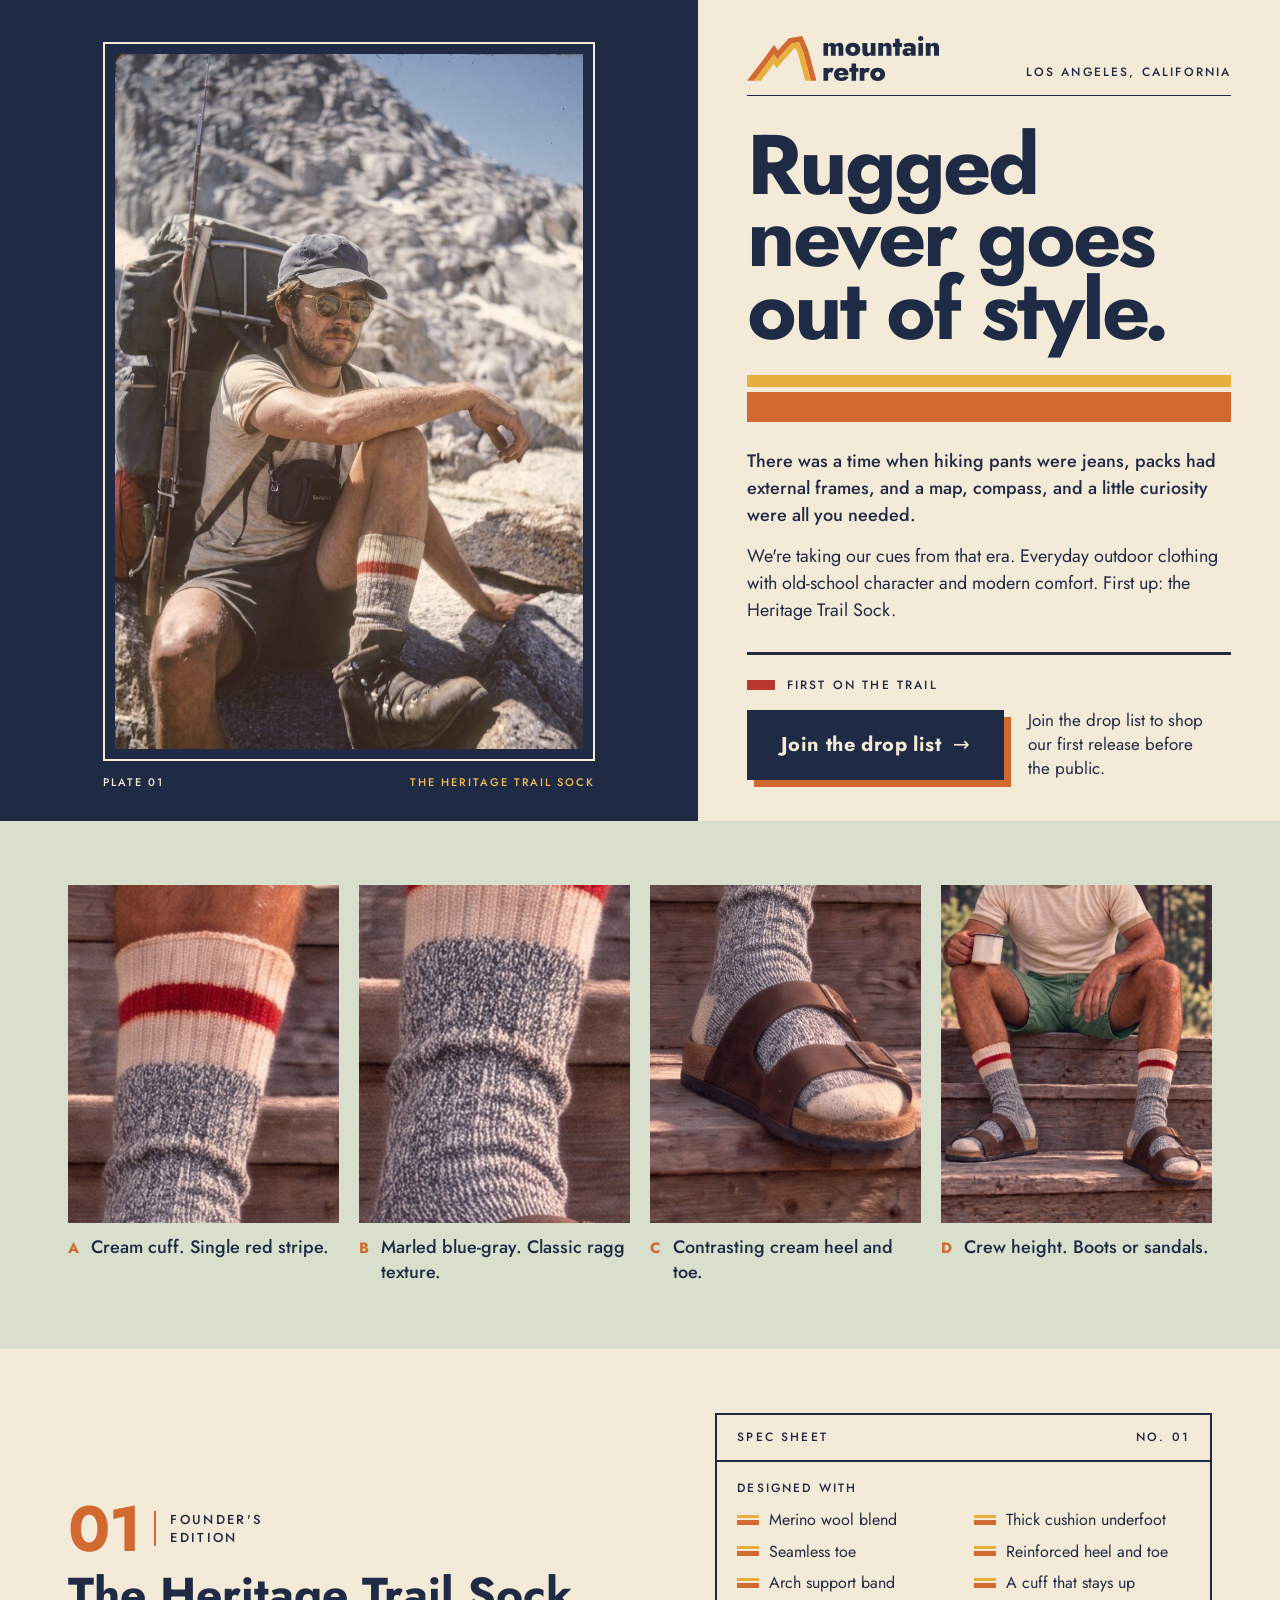
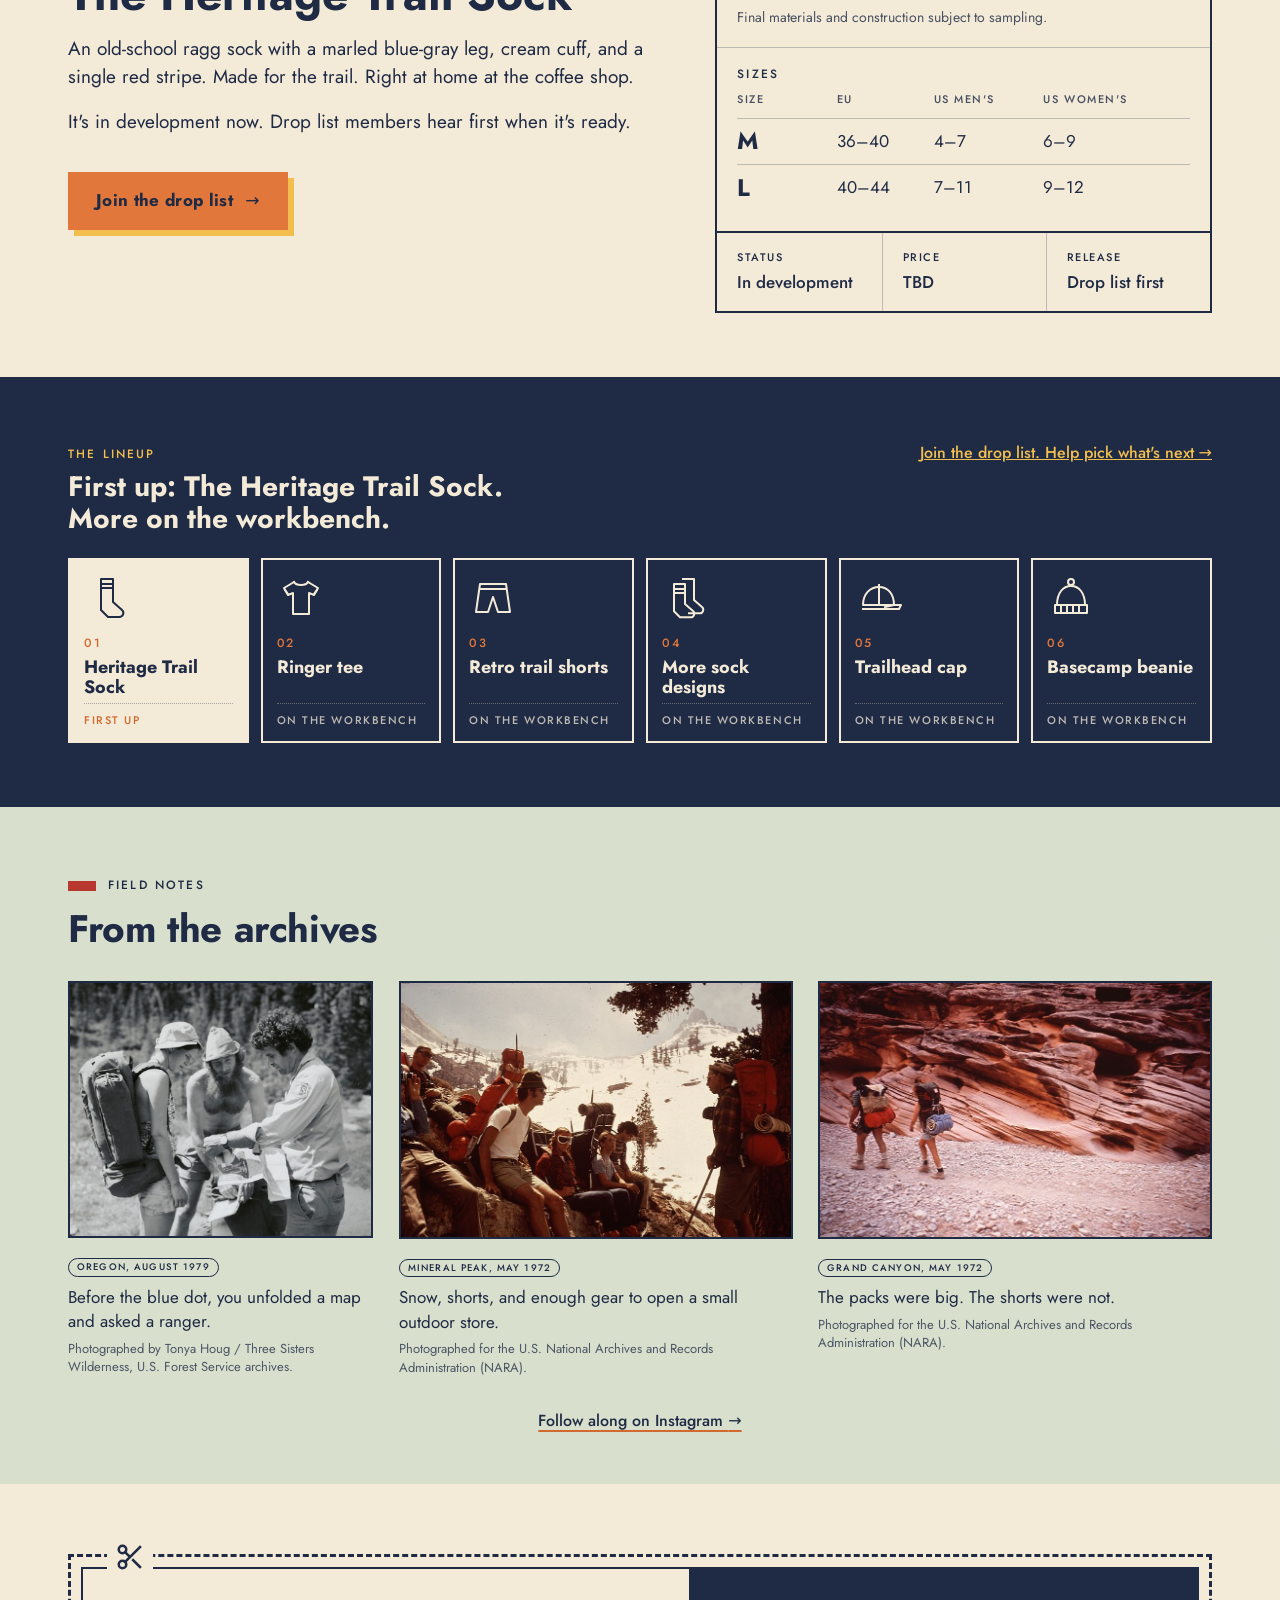
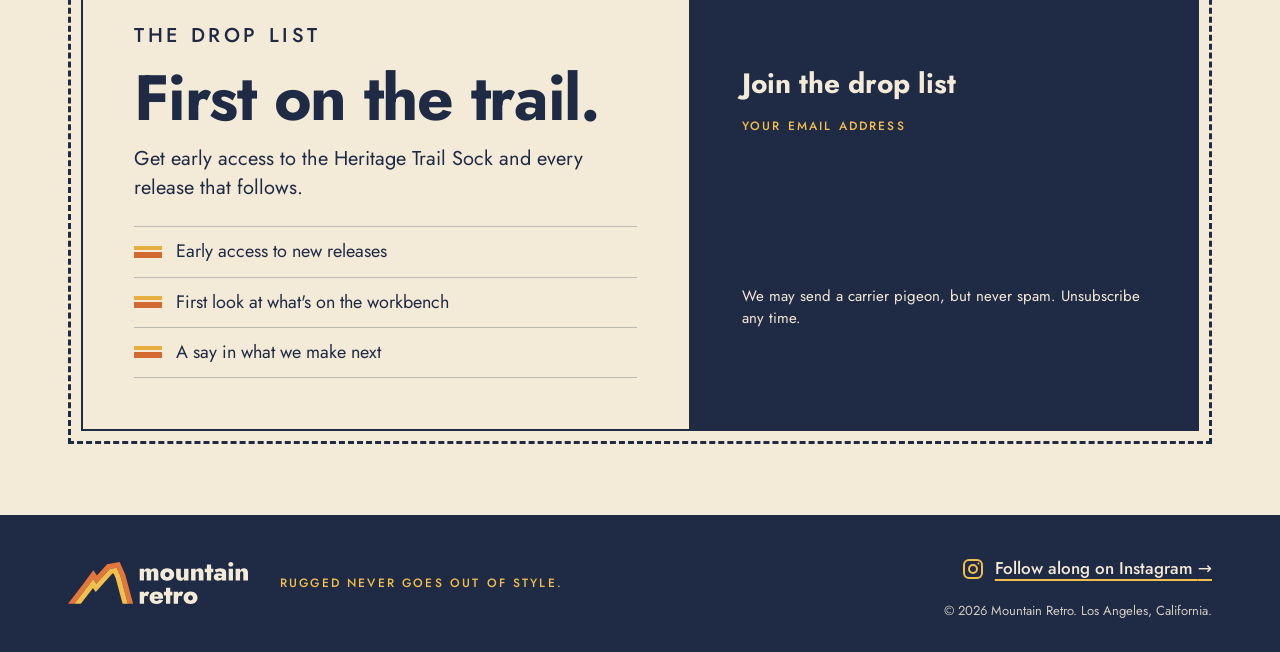
==== commit ee7b9d78: "Swap the hero photo for the backpacker on granite Cropped the slide-mount edges from the supplied sc" ====
--- a/index.html
+++ b/index.html
@@ -22,9 +22,9 @@
 
 .ad-photo { background: var(--navy); padding: clamp(24px, 2.8vw, 40px) clamp(24px, 2.8vw, 40px) 24px; display: flex; flex-direction: column; align-items: center; justify-content: center; container-type: size; }
 /* the plate keeps the photo's own proportions, so his head and feet are never cropped */
-.ad-photo .plate { width: min(100%, calc((100cqh - 42px - 24px) * 0.7467 + 24px)); }
+.ad-photo .plate { width: min(100%, calc((100cqh - 42px - 24px) * 0.6742 + 24px)); }
 .ad-photo .inner { border: 2px solid var(--cream); padding: 10px; }
-.ad-photo img { width: 100%; height: auto; aspect-ratio: 1400 / 1875; }
+.ad-photo img { width: 100%; height: auto; aspect-ratio: 1400 / 2076; }
 .ad-photo figcaption { display: flex; justify-content: space-between; gap: 16px; flex-wrap: wrap; color: var(--cream); padding-top: 14px; }
 .ad-photo figcaption .label { font-size: 11px; }
 .ad-photo figcaption .g { color: var(--gold-on-navy); }
@@ -263,11 +263,11 @@
     <figure class="ad-photo">
       <div class="plate">
       <div class="inner">
-        <img src="assets/img/mountain-retro-porch-1400.jpg"
-             srcset="assets/img/mountain-retro-porch-900.jpg 900w, assets/img/mountain-retro-porch-1400.jpg 1400w"
+        <img src="assets/img/mountain-retro-hero-backpacker-1400.jpg"
+             srcset="assets/img/mountain-retro-hero-backpacker-900.jpg 900w, assets/img/mountain-retro-hero-backpacker-1400.jpg 1400w"
              sizes="(max-width: 900px) 100vw, 55vw"
-             width="1400" height="1875"
-             alt="A man with curly hair sits on weathered cabin steps among pines, holding an enamel camp mug. He wears a cream ringer tee, green shorts, and tall blue-gray socks with a red stripe under brown sandals.">
+             width="1400" height="2076"
+             alt="A backpacker in a cap and sunglasses rests on granite boulders beside an external-frame pack with a fishing rod strapped to it. He wears a tee, dark shorts, leather hiking boots and a tall cream sock with a red stripe.">
       </div>
       <figcaption>
         <span class="label">Plate 01</span>
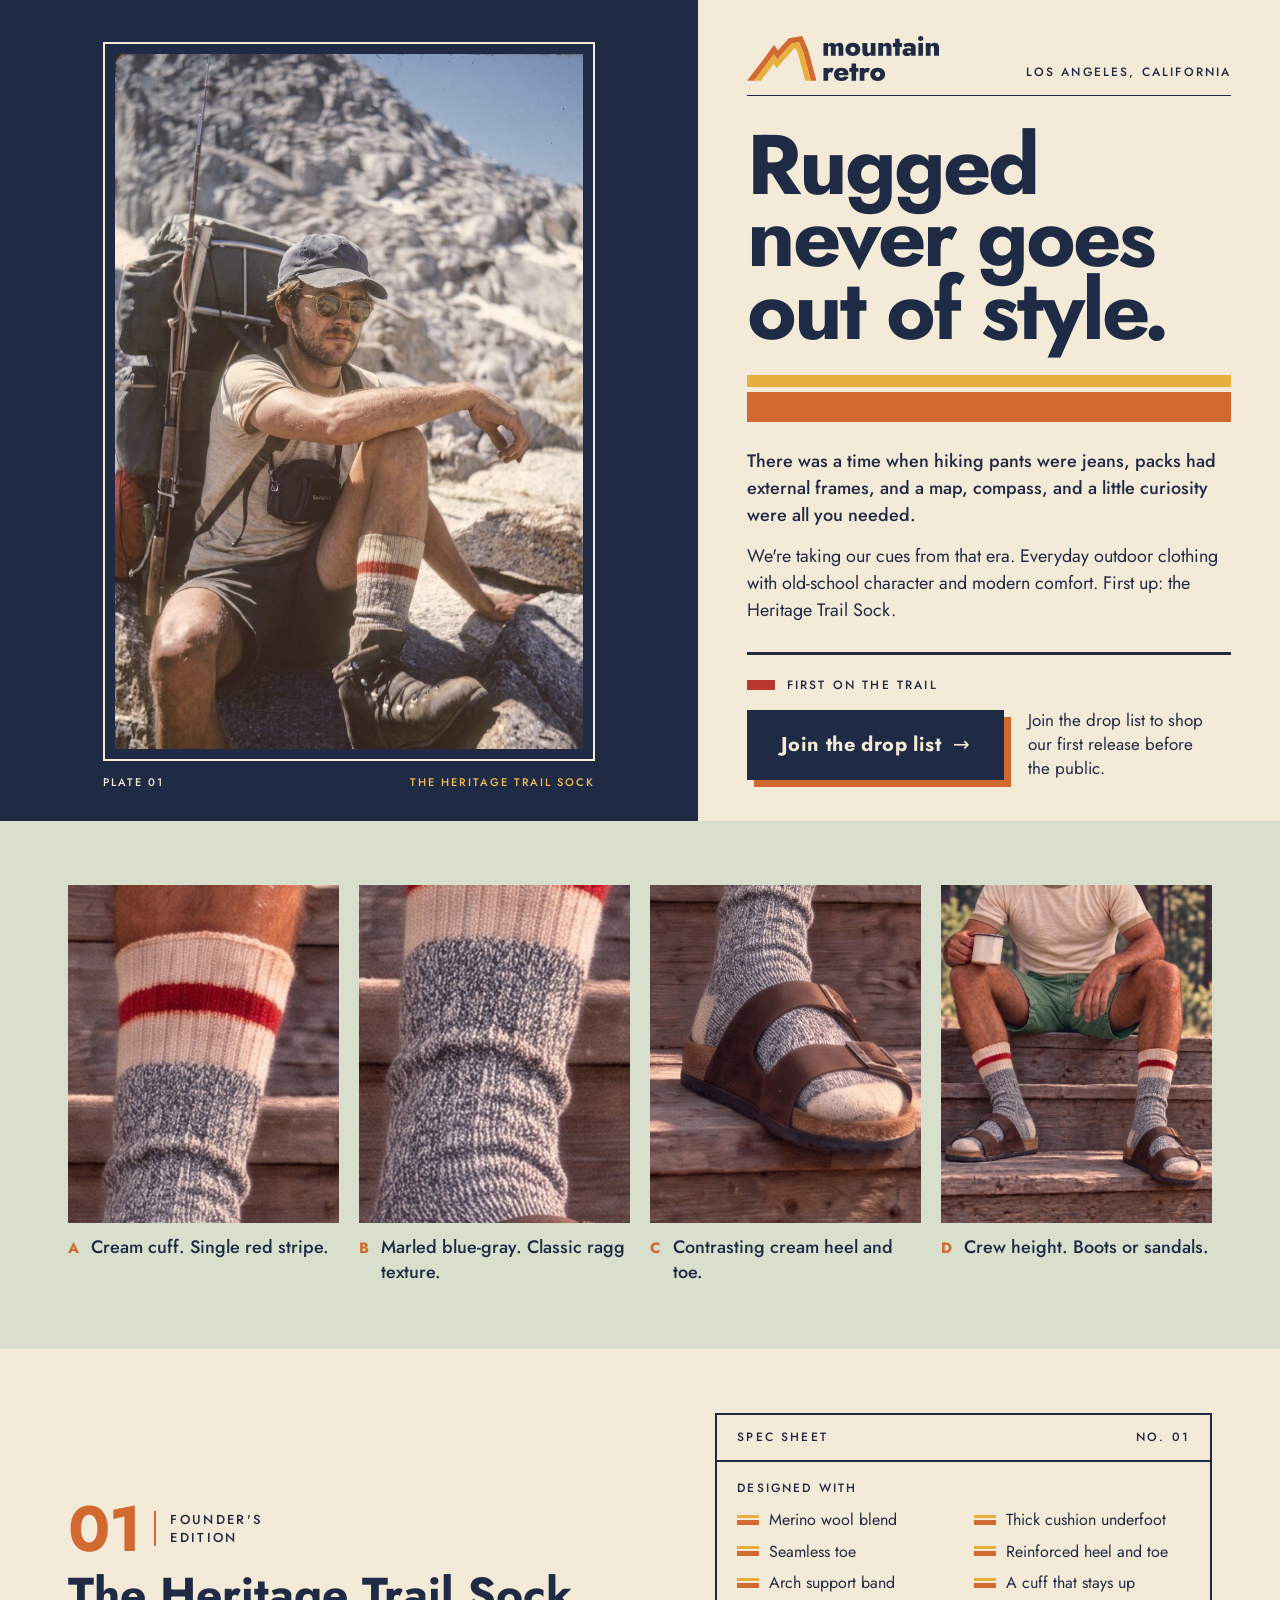
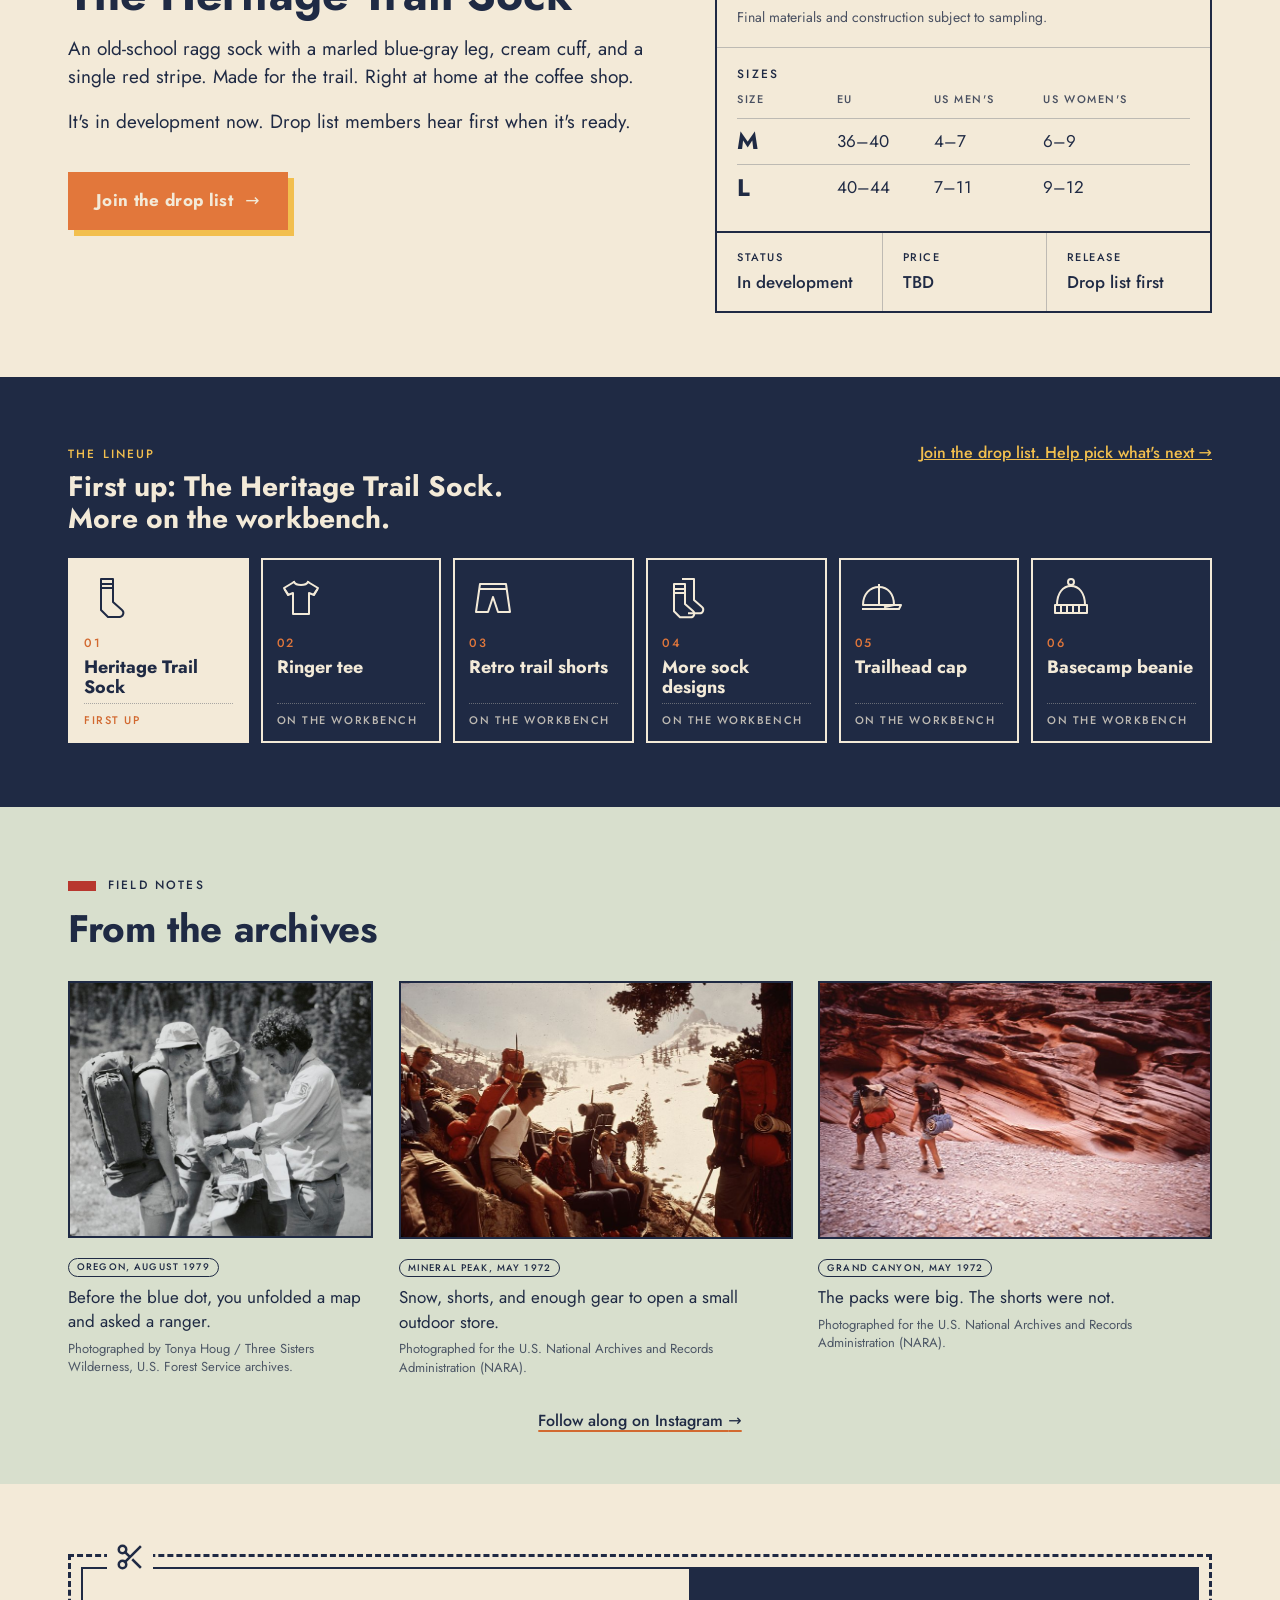
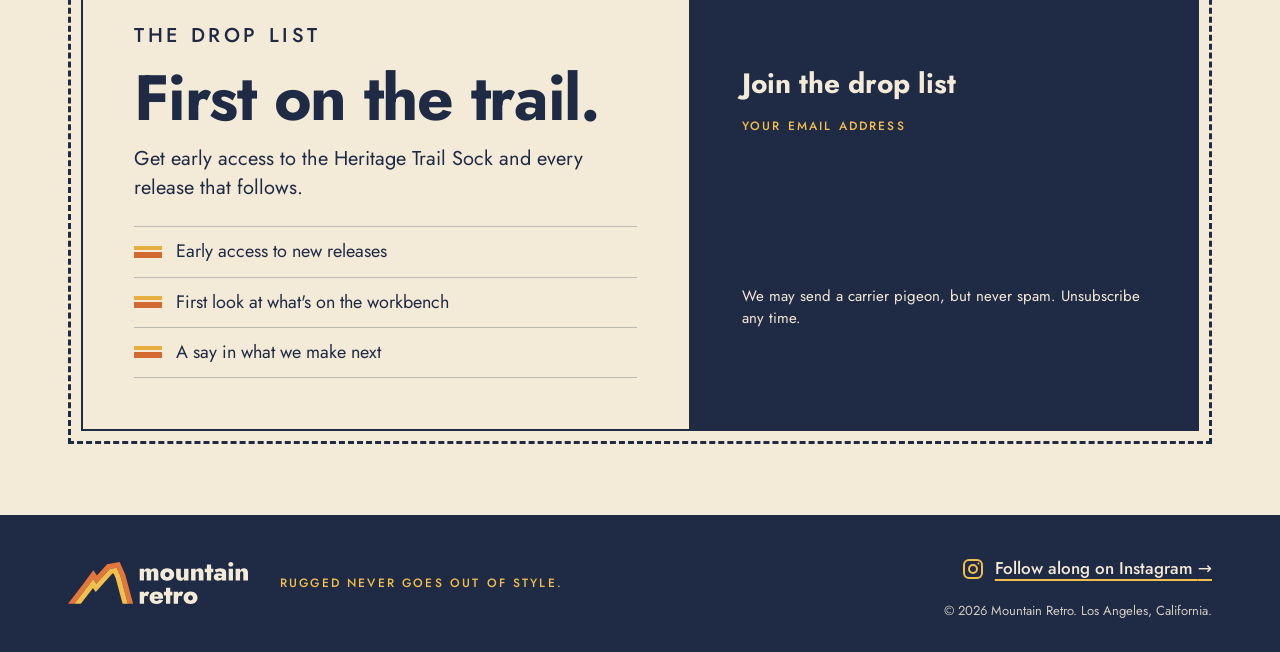
==== commit aa041eef: "Use cream labels on orange buttons and drop the mobile nav divider Co-Authored-By: Claude Opus 5.5 <" ====
--- a/index.html
+++ b/index.html
@@ -76,7 +76,7 @@
 .built .tick { width: 22px; height: 10px; display: grid; grid-template-rows: 3px 2px 5px; }
 .built .tick i:nth-child(1) { background: var(--gold); }
 .built .tick i:nth-child(3) { background: var(--orange); }
-.item .btn-inv { margin-top: 20px; background: var(--orange-on-navy); color: var(--navy); border-color: var(--orange-on-navy); box-shadow: 6px 6px 0 var(--gold-on-navy); }
+.item .btn-inv { margin-top: 20px; background: var(--orange-on-navy); color: var(--cream); border-color: var(--orange-on-navy); box-shadow: 6px 6px 0 var(--gold-on-navy); }
 .item .btn-inv:hover { box-shadow: 4px 4px 0 var(--gold-on-navy); }
 
 /* Spec sheet: one bordered card, no leader dots */
@@ -171,7 +171,7 @@
 #kit-form .formkit-input:focus { outline: 3px solid var(--gold-on-navy) !important; outline-offset: 2px !important; }
 #kit-form .formkit-submit {
   min-height: 54px !important; border-radius: 0 !important;
-  background: var(--orange-on-navy) !important; color: var(--navy) !important;
+  background: var(--orange-on-navy) !important; color: var(--cream) !important;
   font-family: var(--font-sans) !important; font-weight: 700 !important; font-size: 18px !important; letter-spacing: .02em !important;
   box-shadow: 6px 6px 0 var(--gold-on-navy) !important;
 }
@@ -209,11 +209,11 @@
   .ad-band::before { display: none; }
   .ad-photo { container-type: normal; }
   .ad-photo .plate { width: 100%; }
-  .ad-logo-mobile { display: flex; justify-content: space-between; align-items: center; gap: 16px; padding: 18px var(--gutter); border-bottom: 2px solid var(--navy); }
+  .ad-logo-mobile { display: flex; justify-content: space-between; align-items: center; gap: 16px; padding: 18px var(--gutter); background: var(--navy); }
   .ad-logo-mobile img { width: 140px; }
-  .ad-logo-mobile .btn { width: auto; padding: 10px 14px; font-size: 14px; }
+  .ad-logo-mobile .btn { width: auto; padding: 10px 14px; font-size: 14px; background: var(--cream); color: var(--navy); border-color: var(--cream); }
   .ad-photo { padding: 16px 16px 14px; }
-  .ad-photo img { aspect-ratio: 4 / 5; object-fit: cover; object-position: 50% 50%; }
+  .ad-photo img { aspect-ratio: 4 / 5; object-fit: cover; object-position: 50% 100%; }
   .ad-main { padding: 0; }
   .ad-text { padding: 32px var(--gutter) 48px; }
   .ad-stripes { margin-left: calc(-1 * var(--gutter)); margin-right: calc(-1 * var(--gutter)); }
@@ -254,7 +254,7 @@
 
 <main>
   <div class="ad-logo-mobile">
-    <img src="assets/img/mountain-retro-lockup-light-transparent.svg" alt="Mountain Retro" width="168" height="39">
+    <img src="assets/img/mountain-retro-lockup-dark-transparent.svg" alt="Mountain Retro" width="168" height="39">
     <a class="btn btn-sm" href="#join">Join the drop list</a>
   </div>
 
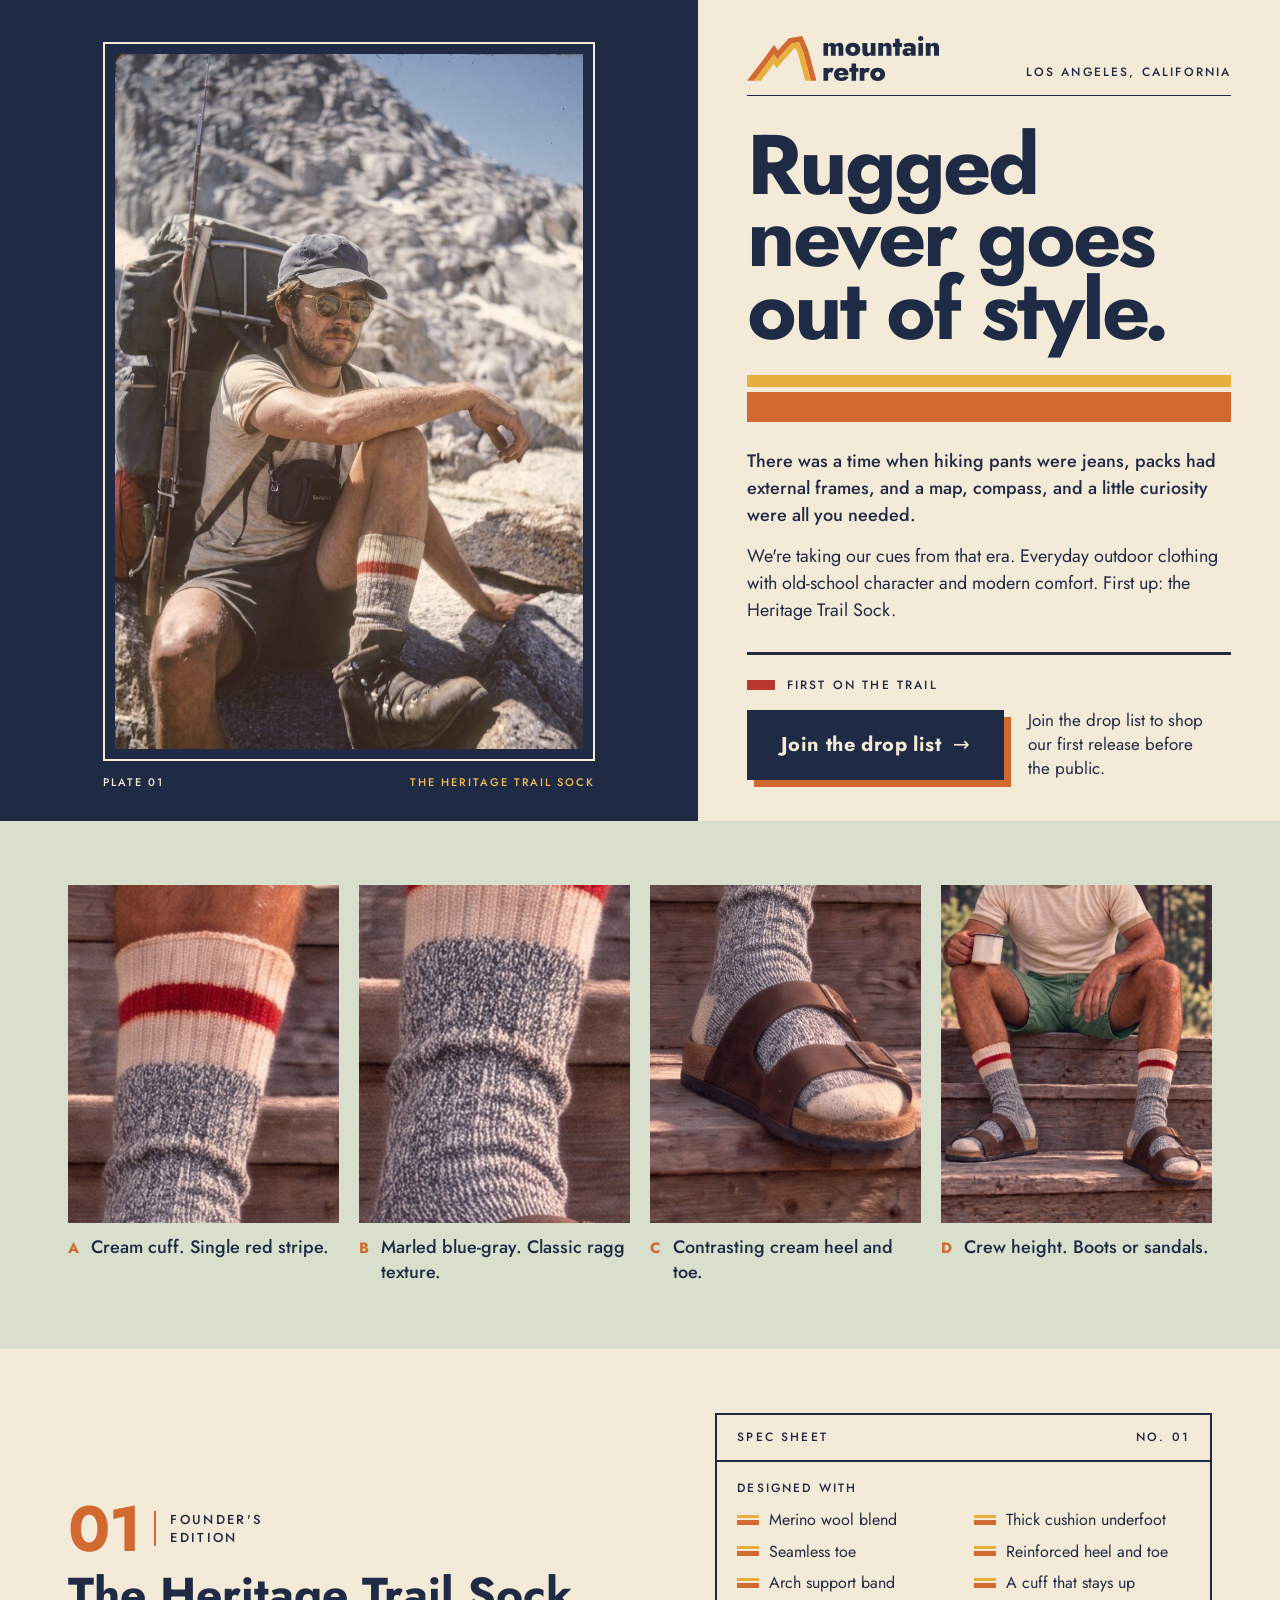
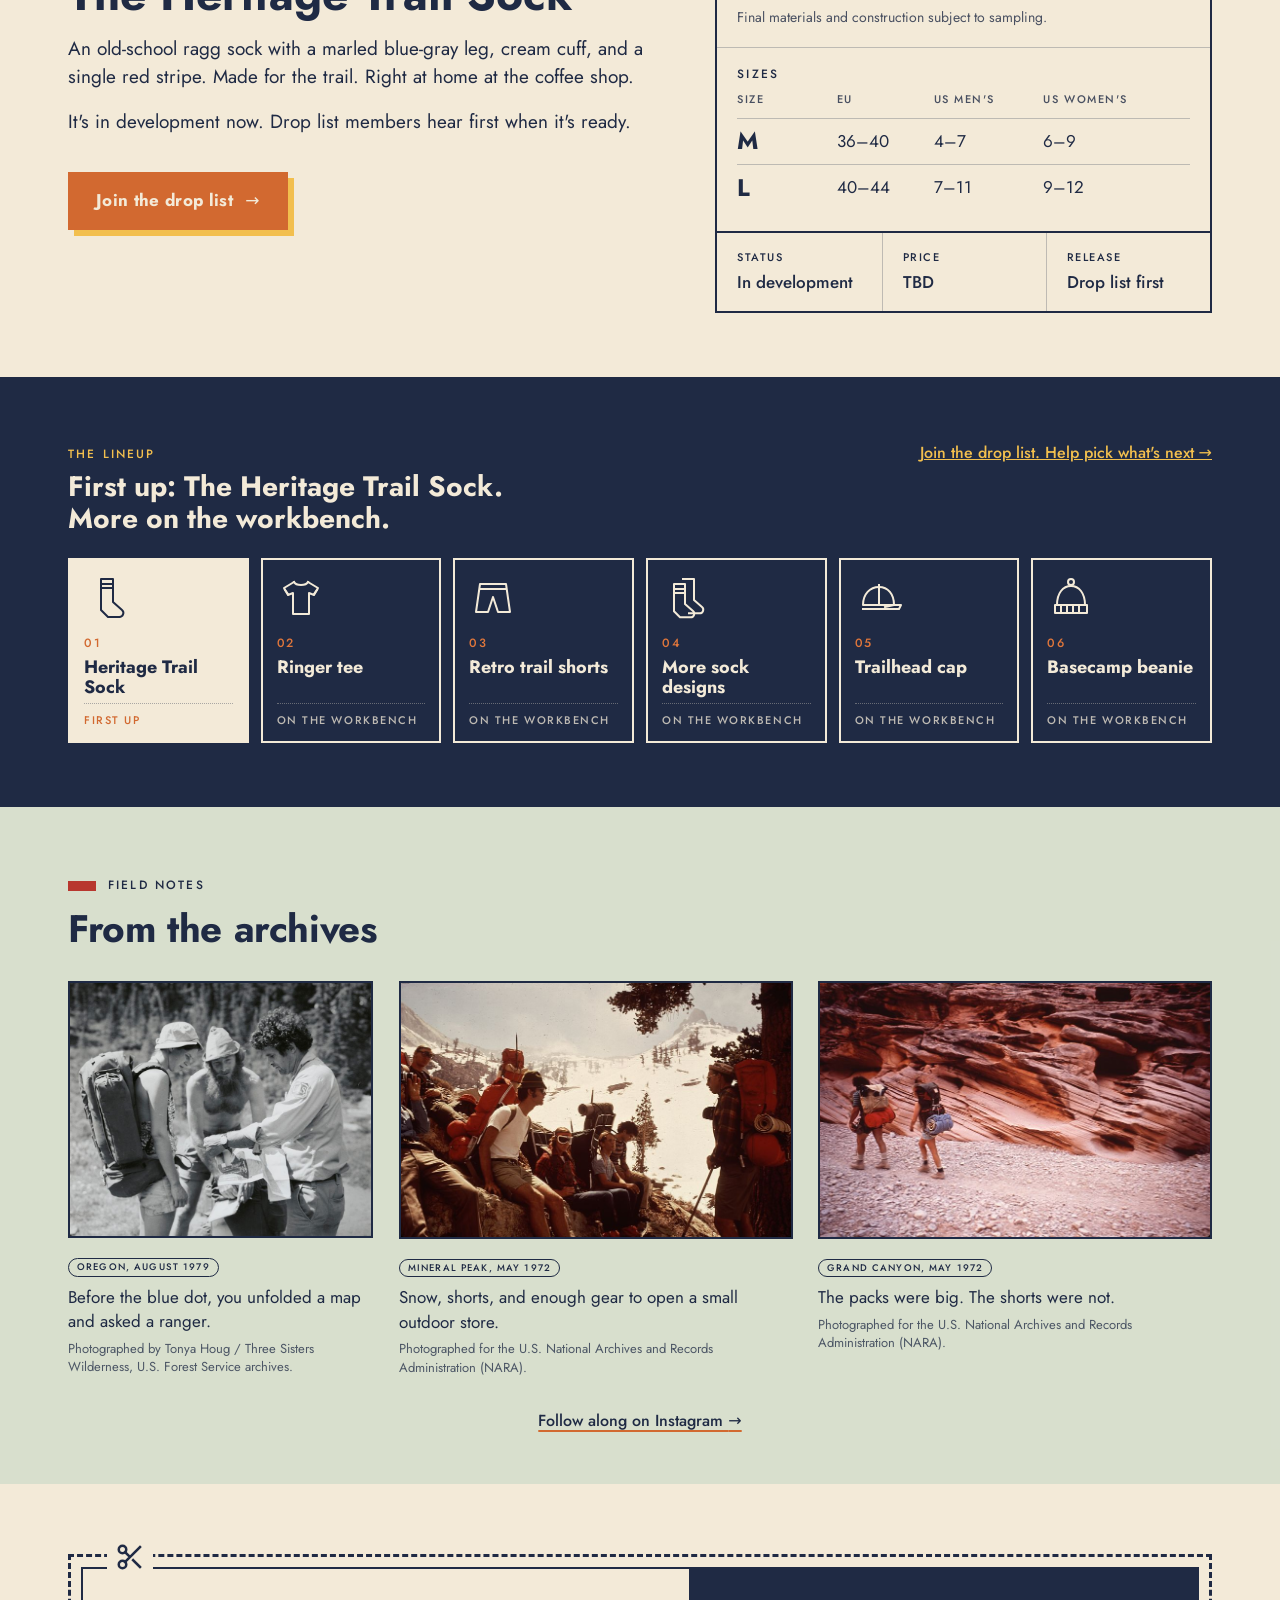
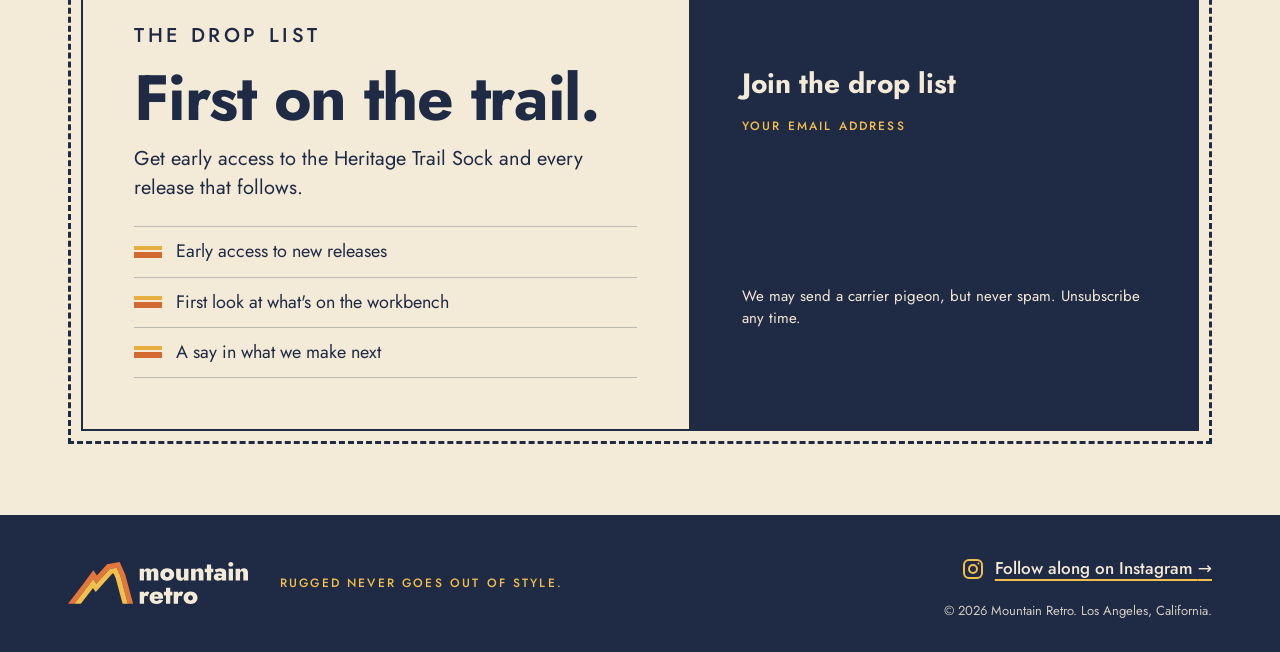
==== commit e04e74a6: "Use the deeper brand orange for orange buttons Co-Authored-By: Claude Opus 5.5 <noreply@anthropic.co" ====
--- a/index.html
+++ b/index.html
@@ -76,7 +76,7 @@
 .built .tick { width: 22px; height: 10px; display: grid; grid-template-rows: 3px 2px 5px; }
 .built .tick i:nth-child(1) { background: var(--gold); }
 .built .tick i:nth-child(3) { background: var(--orange); }
-.item .btn-inv { margin-top: 20px; background: var(--orange-on-navy); color: var(--cream); border-color: var(--orange-on-navy); box-shadow: 6px 6px 0 var(--gold-on-navy); }
+.item .btn-inv { margin-top: 20px; background: var(--orange); color: var(--cream); border-color: var(--orange); box-shadow: 6px 6px 0 var(--gold-on-navy); }
 .item .btn-inv:hover { box-shadow: 4px 4px 0 var(--gold-on-navy); }
 
 /* Spec sheet: one bordered card, no leader dots */
@@ -171,7 +171,7 @@
 #kit-form .formkit-input:focus { outline: 3px solid var(--gold-on-navy) !important; outline-offset: 2px !important; }
 #kit-form .formkit-submit {
   min-height: 54px !important; border-radius: 0 !important;
-  background: var(--orange-on-navy) !important; color: var(--cream) !important;
+  background: var(--orange) !important; color: var(--cream) !important;
   font-family: var(--font-sans) !important; font-weight: 700 !important; font-size: 18px !important; letter-spacing: .02em !important;
   box-shadow: 6px 6px 0 var(--gold-on-navy) !important;
 }
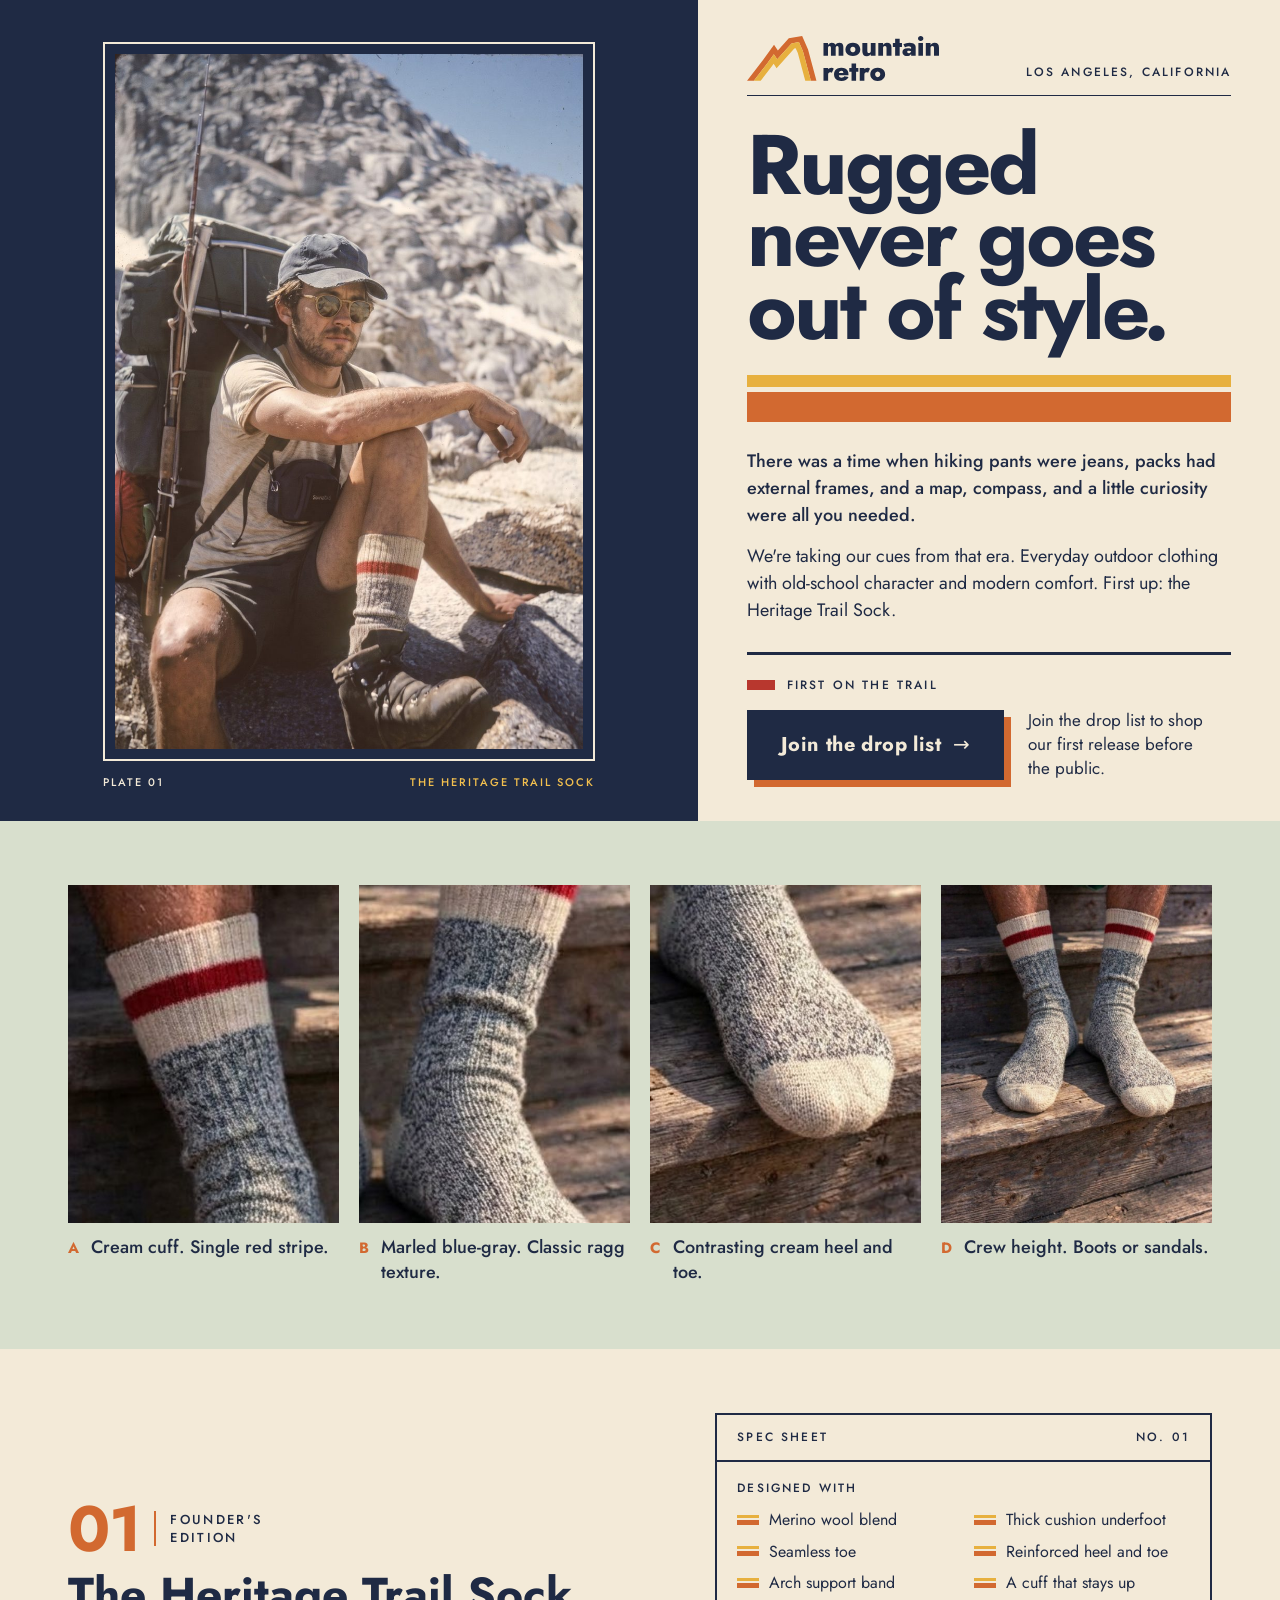
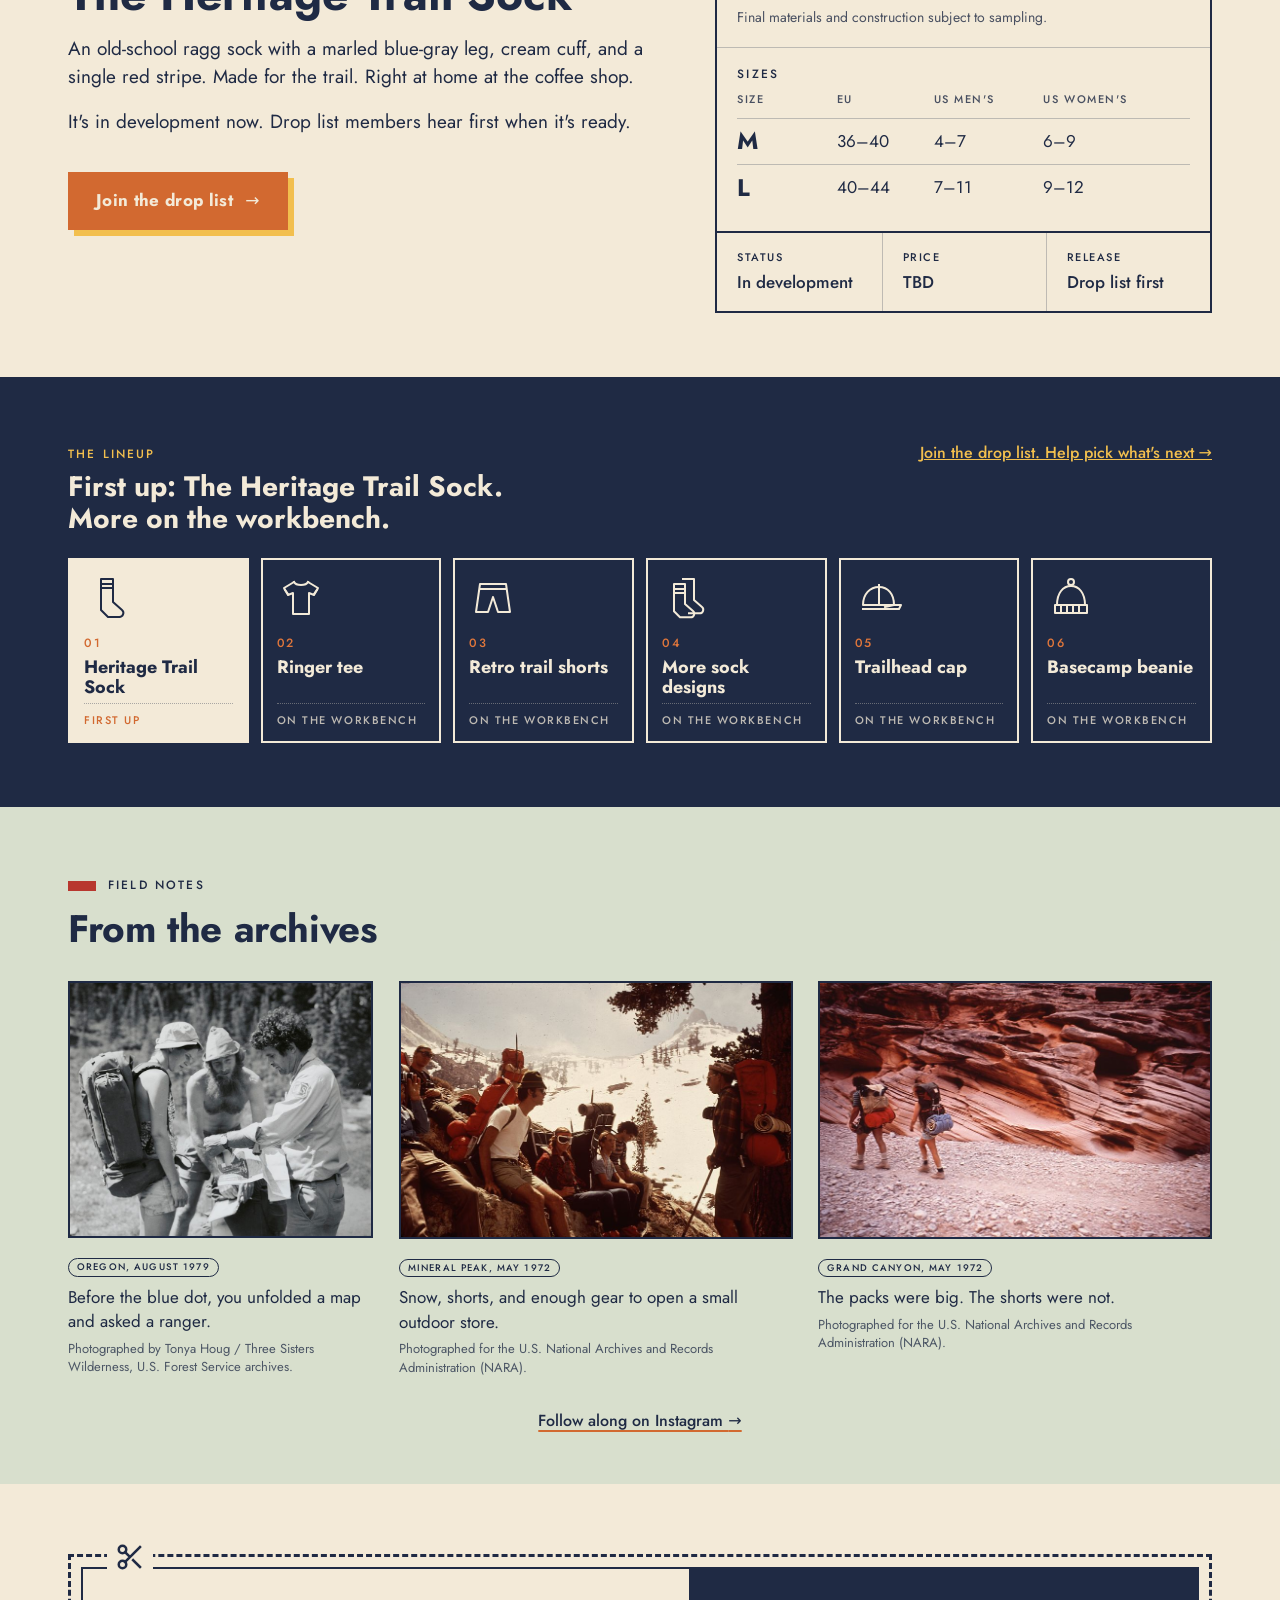
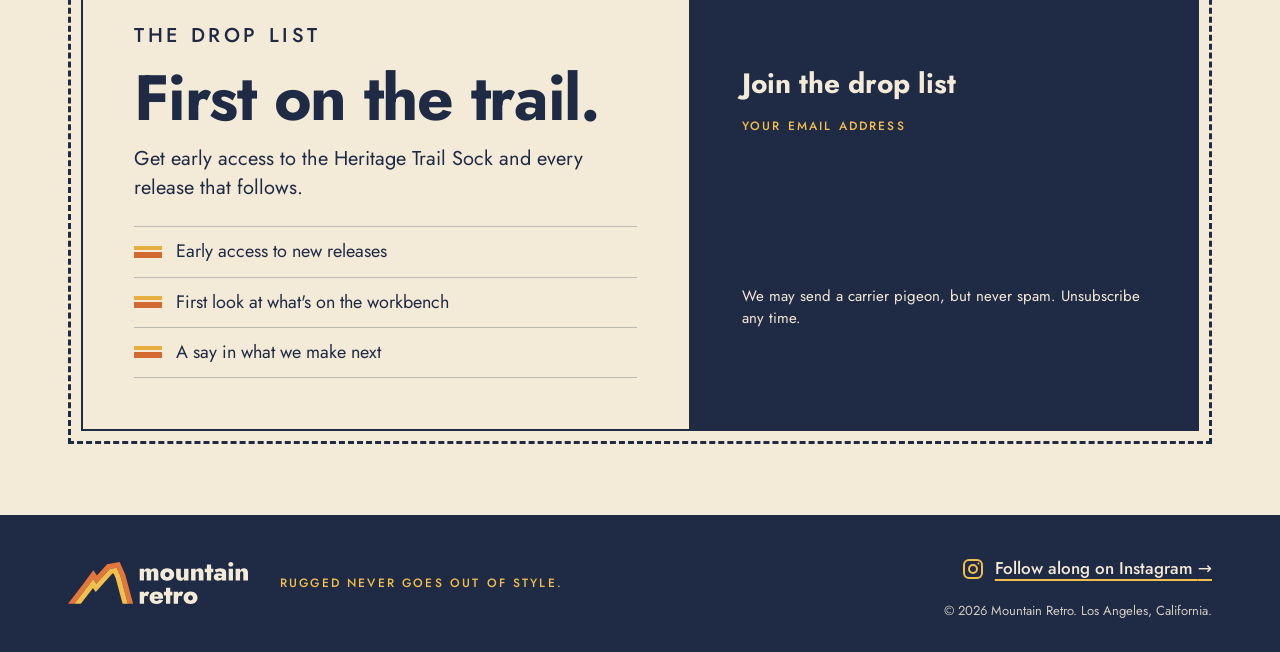
==== commit d029d5aa: "Use the new sock photo for the A to D close-ups Four 4:5 crops (cuff, leg, toe, full pair) cut from " ====
--- a/index.html
+++ b/index.html
@@ -301,10 +301,10 @@
   <section class="product closeups" aria-label="Heritage Trail Sock close-ups">
     <div class="wrap">
       <ul class="features">
-        <li><figure><img src="assets/img/feature-cuff.jpg" width="600" height="750" loading="lazy" alt="Close-up of a cream ribbed sock cuff with one red stripe."><figcaption><b>A</b> <span>Cream cuff. Single red stripe.</span></figcaption></figure></li>
-        <li><figure><img src="assets/img/feature-leg.jpg" width="480" height="600" loading="lazy" alt="Close-up of a marled blue-gray sock leg with a chunky rib."><figcaption><b>B</b> <span>Marled blue-gray. Classic ragg texture.</span></figcaption></figure></li>
-        <li><figure><img src="assets/img/feature-heel.jpg" width="800" height="1000" loading="lazy" alt="Close-up of a cream sock toe in a brown two-strap sandal on a wooden step."><figcaption><b>C</b> <span>Contrasting cream heel and toe.</span></figcaption></figure></li>
-        <li><figure><img src="assets/img/feature-worn.jpg" width="800" height="1000" loading="lazy" alt="A man on cabin steps in a ringer tee and green shorts, wearing the striped socks with sandals."><figcaption><b>D</b> <span>Crew height. Boots or sandals.</span></figcaption></figure></li>
+        <li><figure><img src="assets/img/closeup-cuff.jpg" width="312" height="390" loading="lazy" alt="Close-up of a cream ribbed sock cuff with a single red stripe, worn on a wooden step."><figcaption><b>A</b> <span>Cream cuff. Single red stripe.</span></figcaption></figure></li>
+        <li><figure><img src="assets/img/closeup-leg.jpg" width="328" height="410" loading="lazy" alt="Close-up of a marled blue-gray sock leg in a classic ragg knit."><figcaption><b>B</b> <span>Marled blue-gray. Classic ragg texture.</span></figcaption></figure></li>
+        <li><figure><img src="assets/img/closeup-toe.jpg" width="352" height="440" loading="lazy" alt="Close-up of a marled sock with a contrasting cream toe, resting on a weathered wooden step."><figcaption><b>C</b> <span>Contrasting cream heel and toe.</span></figcaption></figure></li>
+        <li><figure><img src="assets/img/closeup-pair.jpg" width="720" height="900" loading="lazy" alt="A pair of crew-height ragg socks with cream cuffs, red stripes and cream toes, worn on weathered wooden steps."><figcaption><b>D</b> <span>Crew height. Boots or sandals.</span></figcaption></figure></li>
       </ul>
     </div>
   </section>
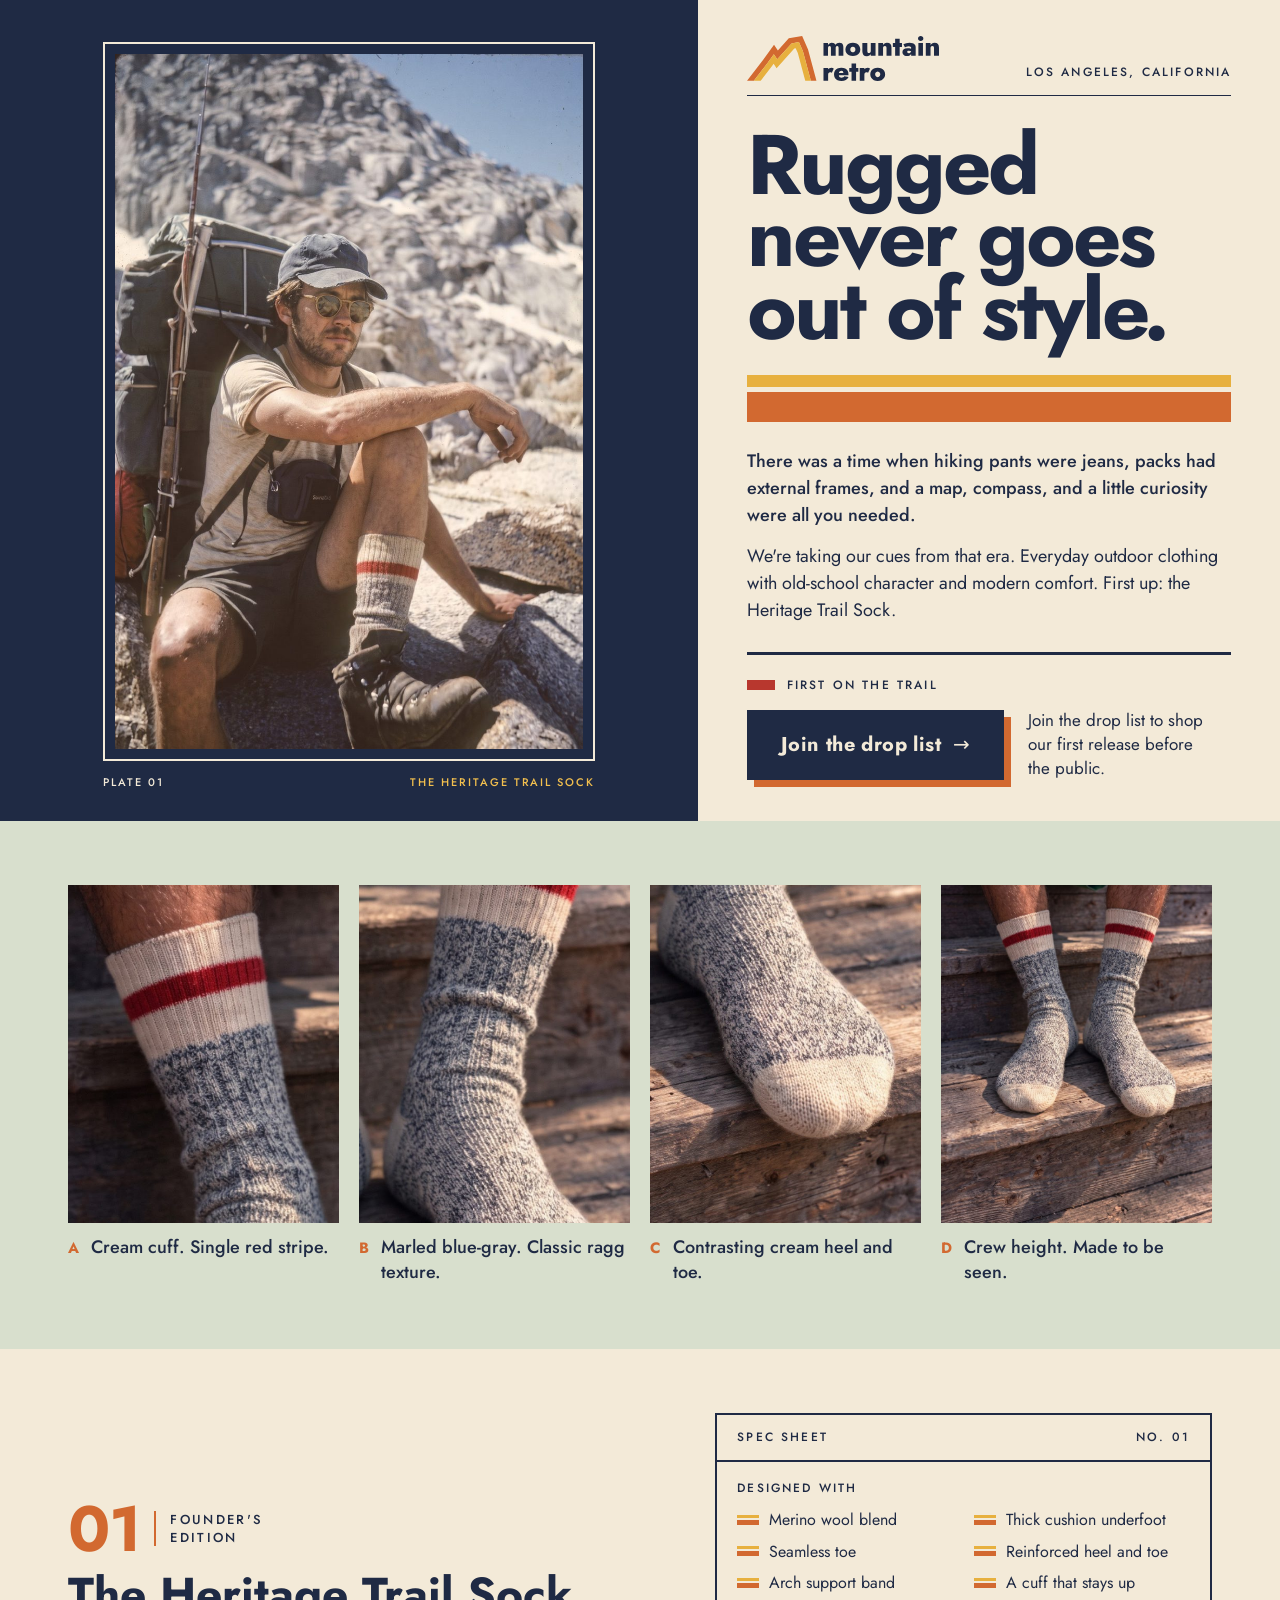
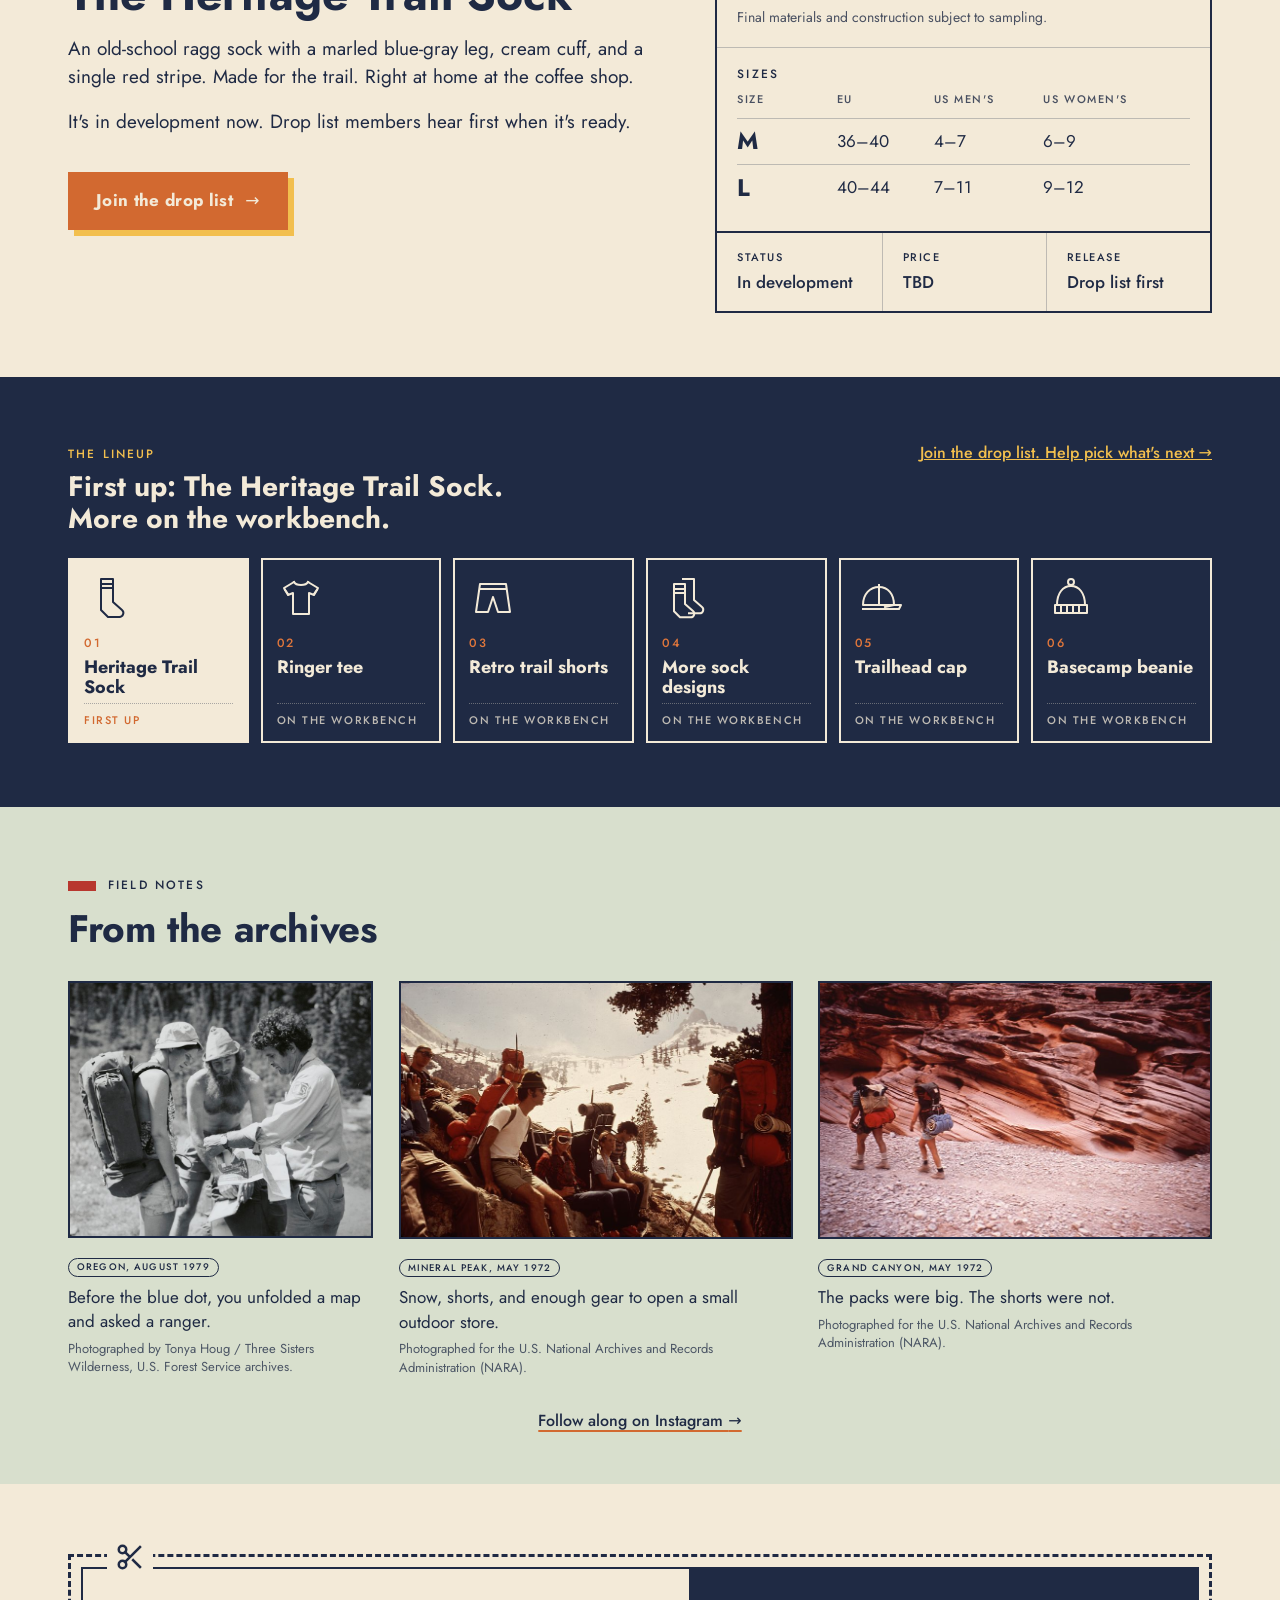
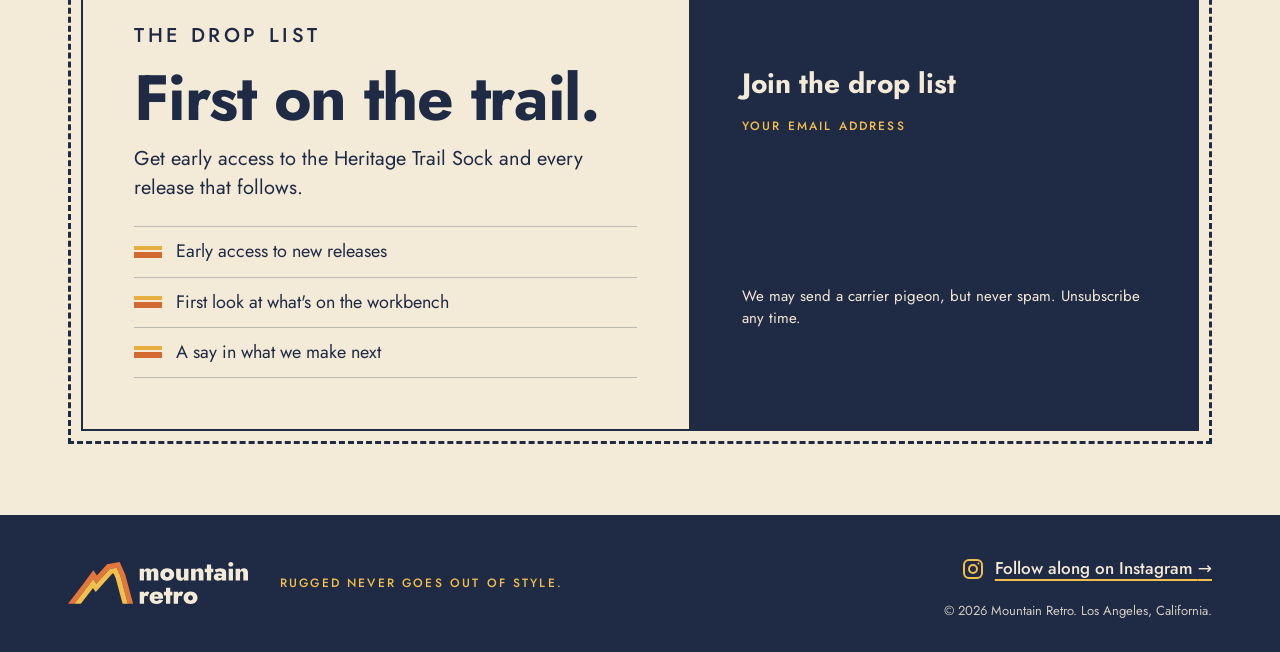
==== commit 8b0ade4c: "Use the full-resolution sock photo for the close-ups and update caption D Co-Authored-By: Claude Opu" ====
--- a/index.html
+++ b/index.html
@@ -301,10 +301,10 @@
   <section class="product closeups" aria-label="Heritage Trail Sock close-ups">
     <div class="wrap">
       <ul class="features">
-        <li><figure><img src="assets/img/closeup-cuff.jpg" width="312" height="390" loading="lazy" alt="Close-up of a cream ribbed sock cuff with a single red stripe, worn on a wooden step."><figcaption><b>A</b> <span>Cream cuff. Single red stripe.</span></figcaption></figure></li>
-        <li><figure><img src="assets/img/closeup-leg.jpg" width="328" height="410" loading="lazy" alt="Close-up of a marled blue-gray sock leg in a classic ragg knit."><figcaption><b>B</b> <span>Marled blue-gray. Classic ragg texture.</span></figcaption></figure></li>
-        <li><figure><img src="assets/img/closeup-toe.jpg" width="352" height="440" loading="lazy" alt="Close-up of a marled sock with a contrasting cream toe, resting on a weathered wooden step."><figcaption><b>C</b> <span>Contrasting cream heel and toe.</span></figcaption></figure></li>
-        <li><figure><img src="assets/img/closeup-pair.jpg" width="720" height="900" loading="lazy" alt="A pair of crew-height ragg socks with cream cuffs, red stripes and cream toes, worn on weathered wooden steps."><figcaption><b>D</b> <span>Crew height. Boots or sandals.</span></figcaption></figure></li>
+        <li><figure><img src="assets/img/closeup-cuff.jpg" width="624" height="780" loading="lazy" alt="Close-up of a cream ribbed sock cuff with a single red stripe, worn on a wooden step."><figcaption><b>A</b> <span>Cream cuff. Single red stripe.</span></figcaption></figure></li>
+        <li><figure><img src="assets/img/closeup-leg.jpg" width="656" height="820" loading="lazy" alt="Close-up of a marled blue-gray sock leg in a classic ragg knit."><figcaption><b>B</b> <span>Marled blue-gray. Classic ragg texture.</span></figcaption></figure></li>
+        <li><figure><img src="assets/img/closeup-toe.jpg" width="704" height="880" loading="lazy" alt="Close-up of a marled sock with a contrasting cream toe, resting on a weathered wooden step."><figcaption><b>C</b> <span>Contrasting cream heel and toe.</span></figcaption></figure></li>
+        <li><figure><img src="assets/img/closeup-pair.jpg" width="800" height="1000" loading="lazy" alt="A pair of crew-height ragg socks with cream cuffs, red stripes and cream toes, worn on weathered wooden steps."><figcaption><b>D</b> <span>Crew height. Made to be seen.</span></figcaption></figure></li>
       </ul>
     </div>
   </section>
